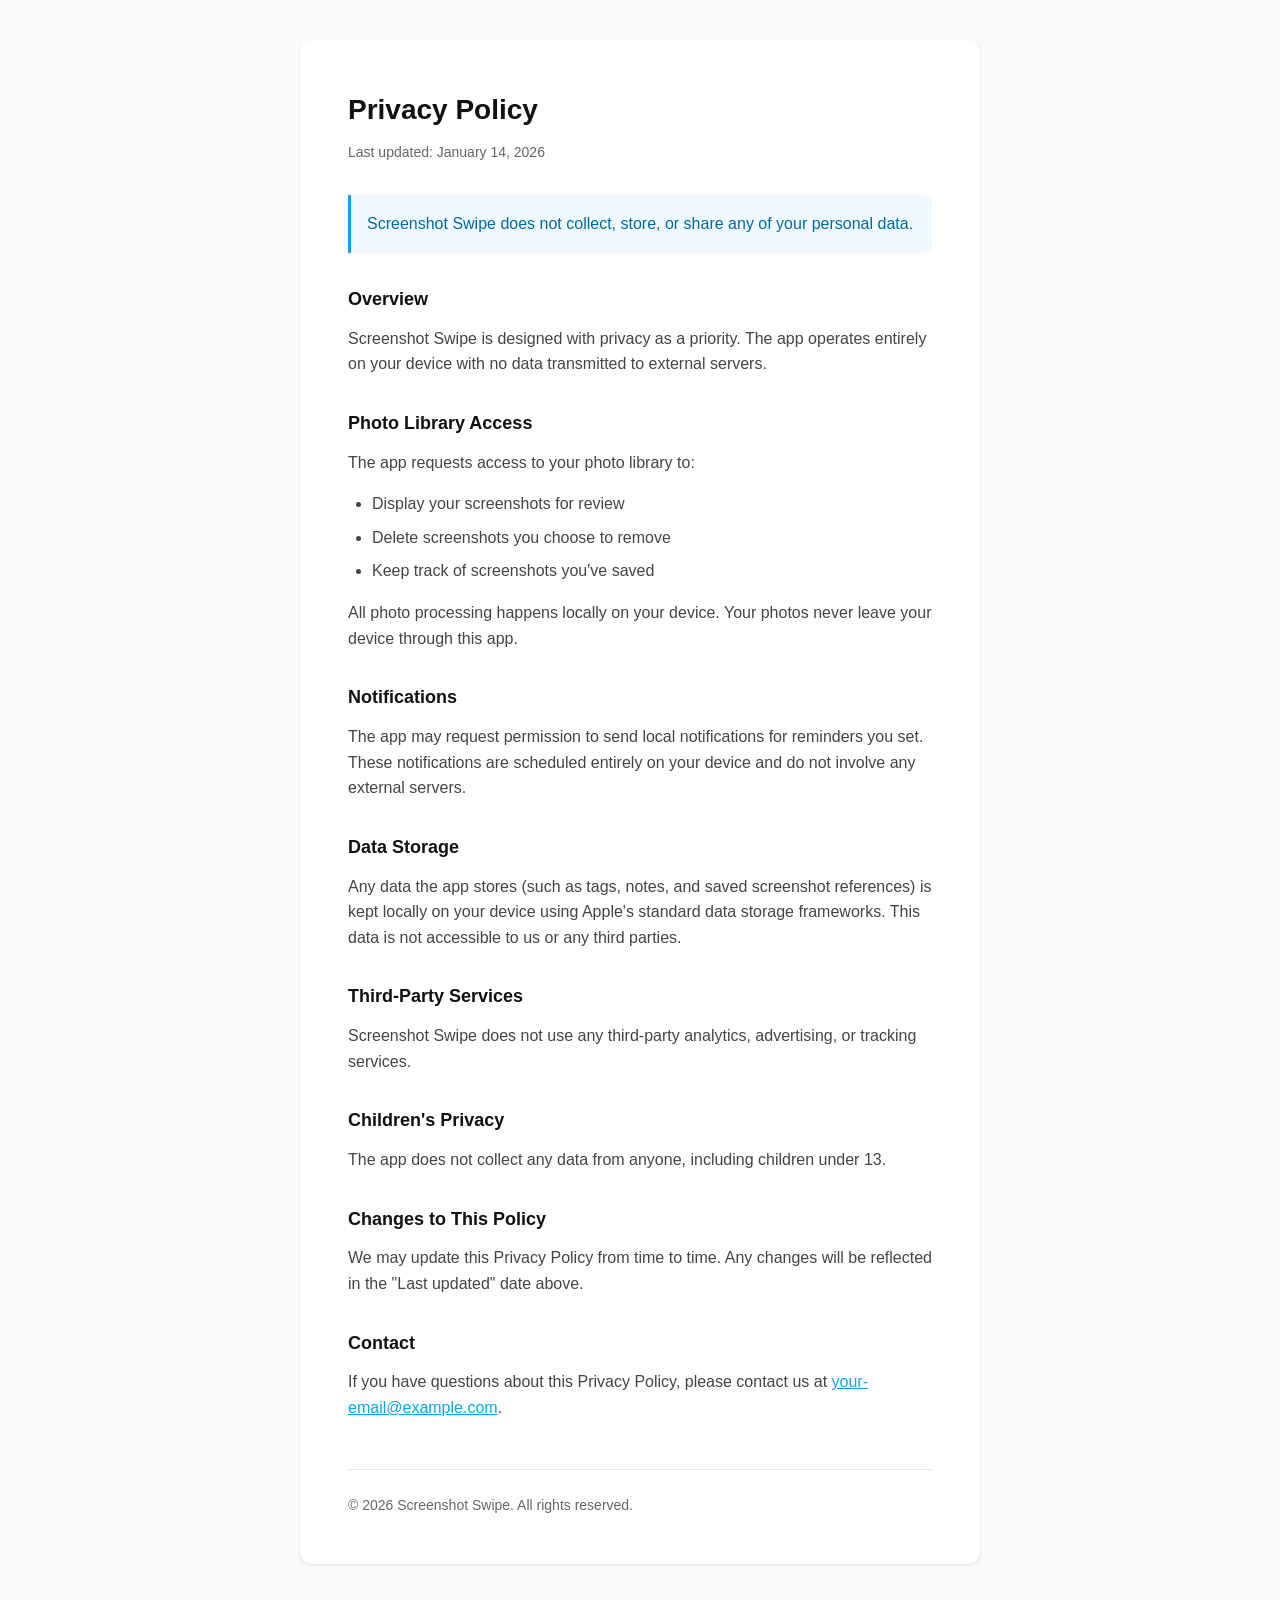
==== index.html @ 3f9ed691 "Add Privacy Policy page to the project" ====
<!DOCTYPE html>
<html lang="en">
<head>
    <meta charset="UTF-8">
    <meta name="viewport" content="width=device-width, initial-scale=1.0">
    <title>Privacy Policy - Screenshot Swipe</title>
    <style>
        * {
            margin: 0;
            padding: 0;
            box-sizing: border-box;
        }
        body {
            font-family: -apple-system, BlinkMacSystemFont, 'Segoe UI', Roboto, Oxygen, Ubuntu, sans-serif;
            line-height: 1.6;
            color: #333;
            background: #f9fafb;
            padding: 40px 20px;
        }
        .container {
            max-width: 680px;
            margin: 0 auto;
            background: white;
            padding: 48px;
            border-radius: 12px;
            box-shadow: 0 1px 3px rgba(0,0,0,0.1);
        }
        h1 {
            font-size: 28px;
            margin-bottom: 8px;
            color: #111;
        }
        .updated {
            color: #666;
            font-size: 14px;
            margin-bottom: 32px;
        }
        h2 {
            font-size: 18px;
            margin-top: 32px;
            margin-bottom: 12px;
            color: #111;
        }
        p {
            margin-bottom: 16px;
            color: #444;
        }
        ul {
            margin-bottom: 16px;
            padding-left: 24px;
        }
        li {
            margin-bottom: 8px;
            color: #444;
        }
        .highlight {
            background: #f0f9ff;
            border-left: 3px solid #0ea5e9;
            padding: 16px;
            margin: 24px 0;
            border-radius: 0 8px 8px 0;
        }
        .highlight p {
            margin: 0;
            font-weight: 500;
            color: #0369a1;
        }
        footer {
            margin-top: 48px;
            padding-top: 24px;
            border-top: 1px solid #e5e7eb;
            color: #666;
            font-size: 14px;
        }
        a {
            color: #0ea5e9;
        }
    </style>
</head>
<body>
    <div class="container">
        <h1>Privacy Policy</h1>
        <p class="updated">Last updated: January 14, 2026</p>

        <div class="highlight">
            <p>Screenshot Swipe does not collect, store, or share any of your personal data.</p>
        </div>

        <h2>Overview</h2>
        <p>Screenshot Swipe is designed with privacy as a priority. The app operates entirely on your device with no data transmitted to external servers.</p>

        <h2>Photo Library Access</h2>
        <p>The app requests access to your photo library to:</p>
        <ul>
            <li>Display your screenshots for review</li>
            <li>Delete screenshots you choose to remove</li>
            <li>Keep track of screenshots you've saved</li>
        </ul>
        <p>All photo processing happens locally on your device. Your photos never leave your device through this app.</p>

        <h2>Notifications</h2>
        <p>The app may request permission to send local notifications for reminders you set. These notifications are scheduled entirely on your device and do not involve any external servers.</p>

        <h2>Data Storage</h2>
        <p>Any data the app stores (such as tags, notes, and saved screenshot references) is kept locally on your device using Apple's standard data storage frameworks. This data is not accessible to us or any third parties.</p>

        <h2>Third-Party Services</h2>
        <p>Screenshot Swipe does not use any third-party analytics, advertising, or tracking services.</p>

        <h2>Children's Privacy</h2>
        <p>The app does not collect any data from anyone, including children under 13.</p>

        <h2>Changes to This Policy</h2>
        <p>We may update this Privacy Policy from time to time. Any changes will be reflected in the "Last updated" date above.</p>

        <h2>Contact</h2>
        <p>If you have questions about this Privacy Policy, please contact us at <a href="mailto:your-email@example.com">your-email@example.com</a>.</p>

        <footer>
            © 2026 Screenshot Swipe. All rights reserved.
        </footer>
    </div>
</body>
</html>
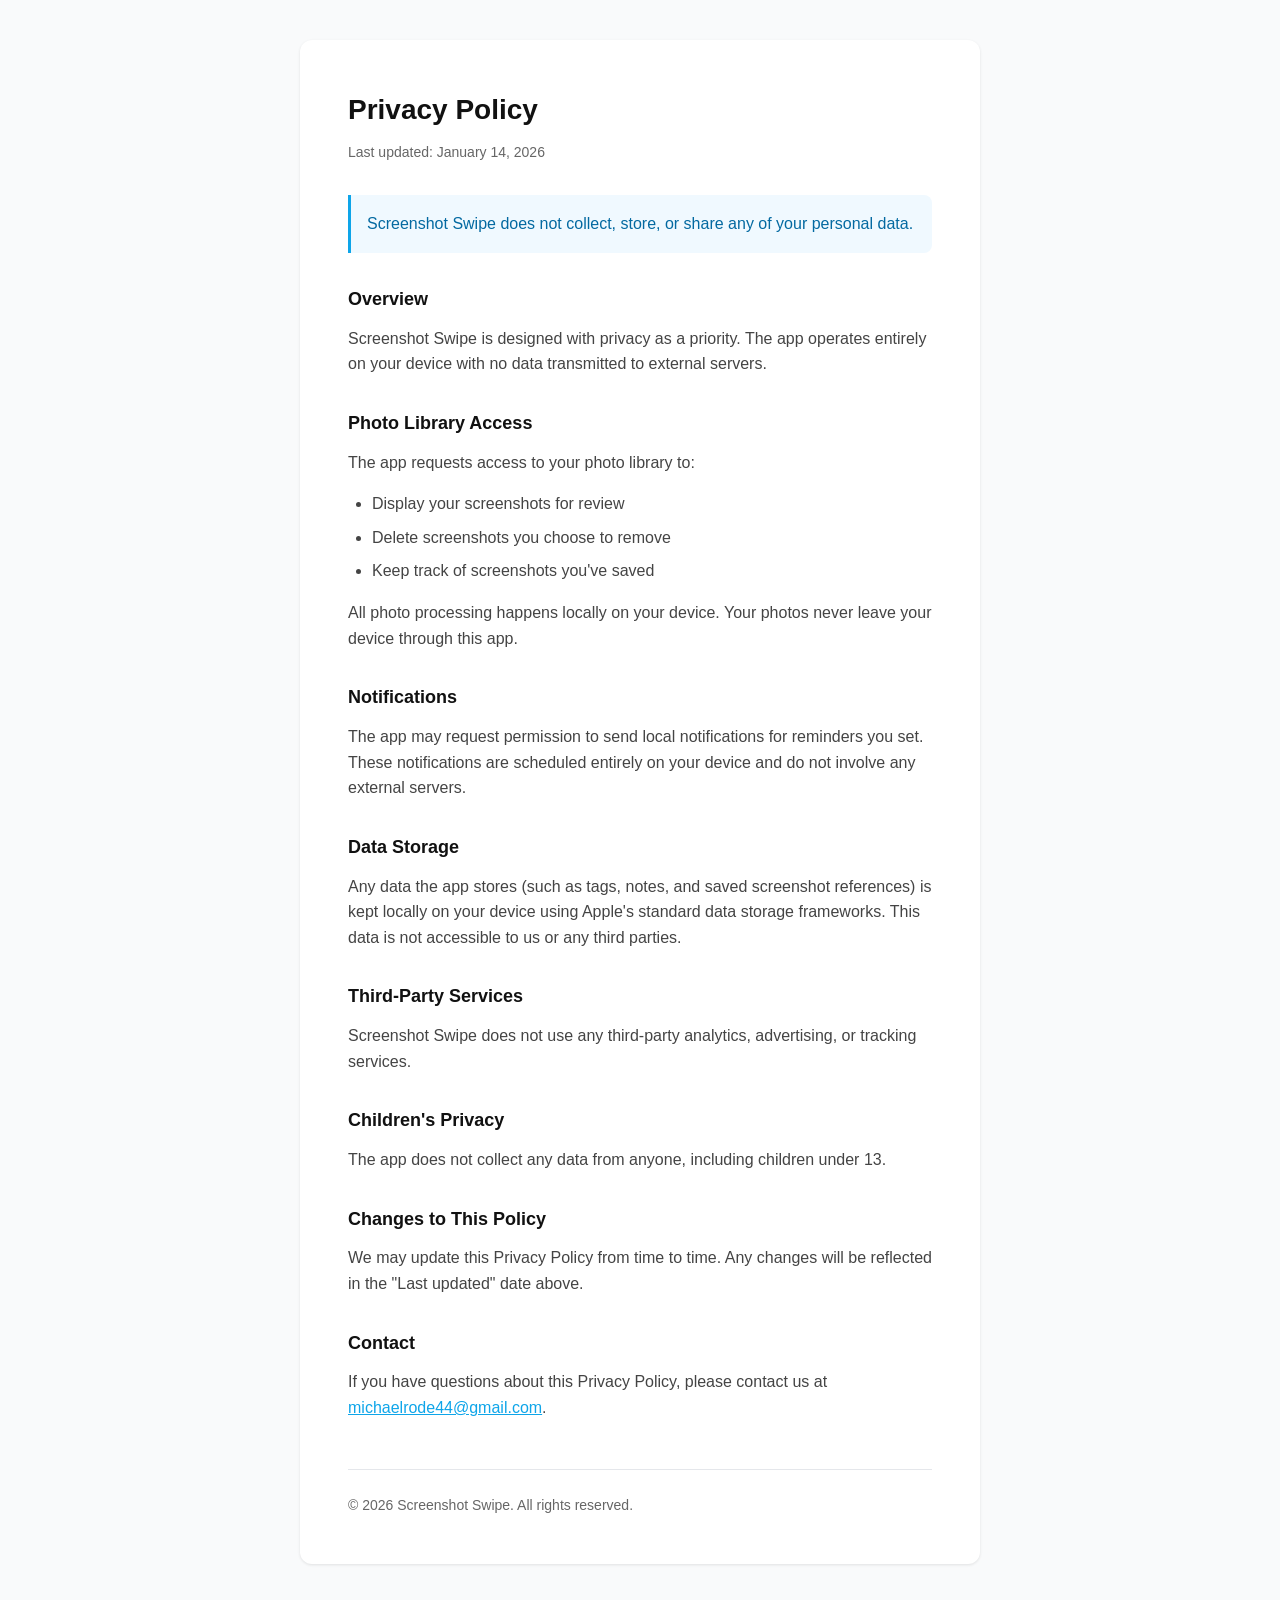
==== commit ecc6a435: "Update contact email in Privacy Policy section" ====
--- a/index.html
+++ b/index.html
@@ -114,7 +114,7 @@
         <p>We may update this Privacy Policy from time to time. Any changes will be reflected in the "Last updated" date above.</p>
 
         <h2>Contact</h2>
-        <p>If you have questions about this Privacy Policy, please contact us at <a href="mailto:your-email@example.com">your-email@example.com</a>.</p>
+        <p>If you have questions about this Privacy Policy, please contact us at <a href="mailto:michaelrode44@gmail.com">michaelrode44@gmail.com</a>.</p>
 
         <footer>
             © 2026 Screenshot Swipe. All rights reserved.
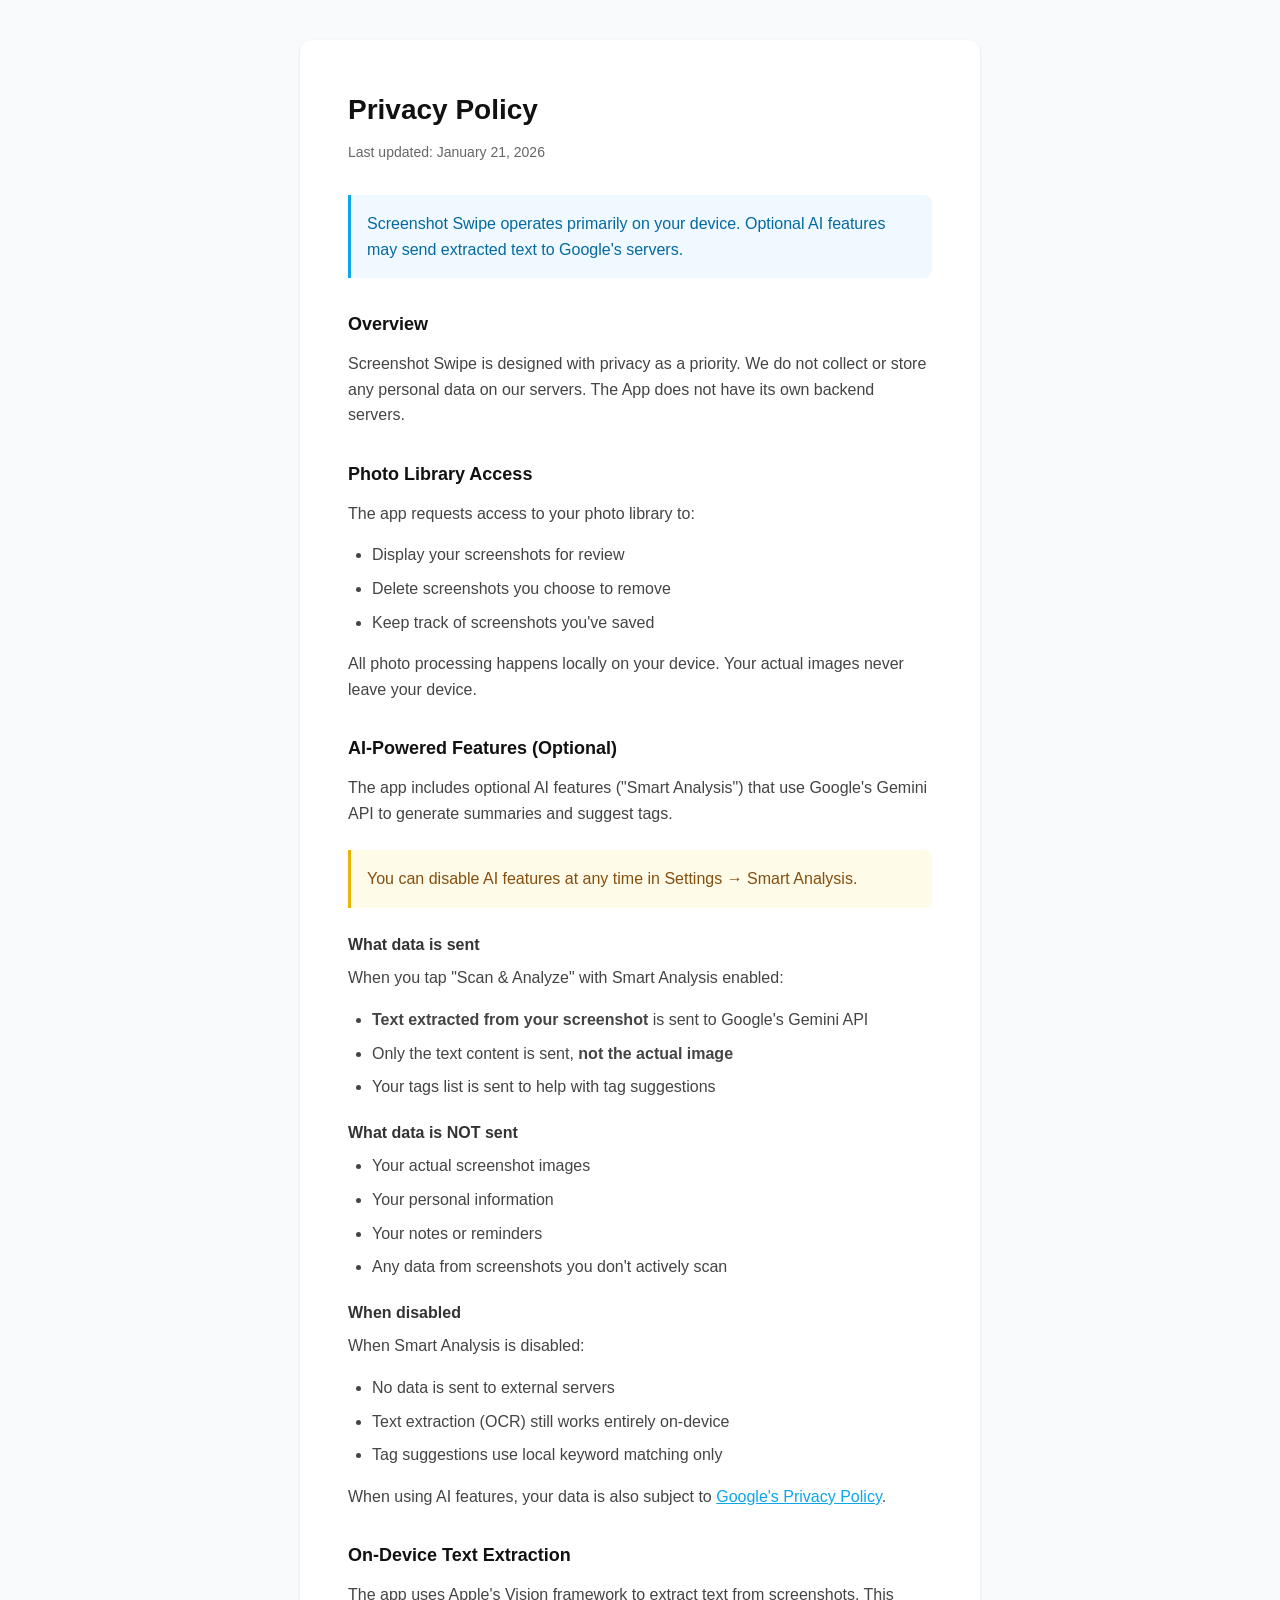
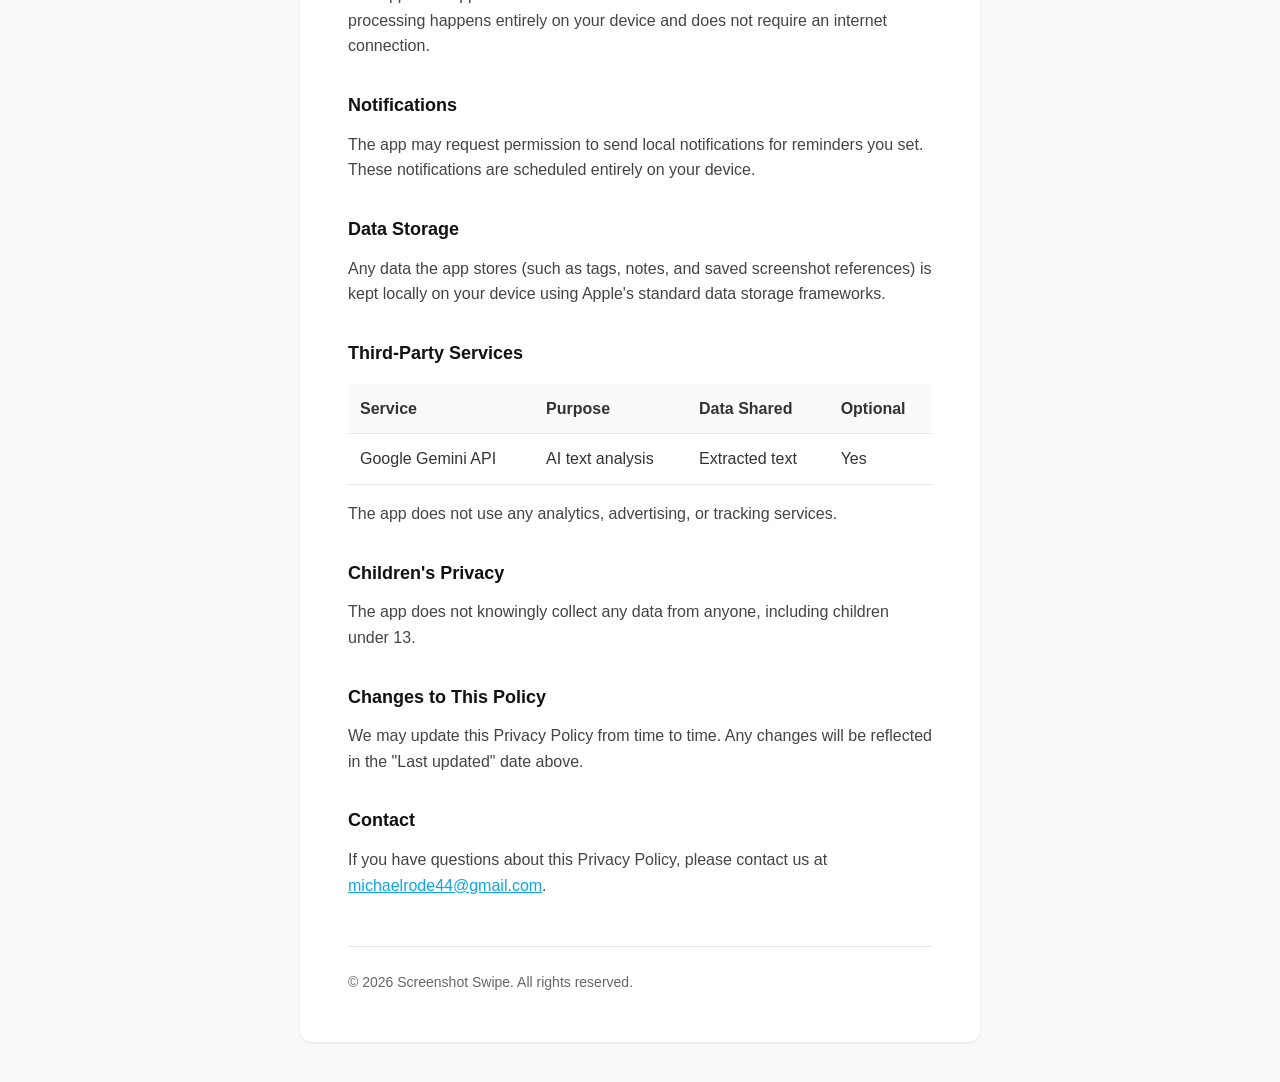
==== commit 14e05875: "Revise privacy policy and clarify AI feature usage Updated privacy policy text and added AI feature " ====
--- a/index.html
+++ b/index.html
@@ -41,6 +41,12 @@
             margin-bottom: 12px;
             color: #111;
         }
+        h3 {
+            font-size: 16px;
+            margin-top: 20px;
+            margin-bottom: 8px;
+            color: #333;
+        }
         p {
             margin-bottom: 16px;
             color: #444;
@@ -65,6 +71,31 @@
             font-weight: 500;
             color: #0369a1;
         }
+        .warning {
+            background: #fefce8;
+            border-left: 3px solid #eab308;
+            padding: 16px;
+            margin: 24px 0;
+            border-radius: 0 8px 8px 0;
+        }
+        .warning p {
+            margin: 0;
+            color: #854d0e;
+        }
+        table {
+            width: 100%;
+            border-collapse: collapse;
+            margin: 16px 0;
+        }
+        th, td {
+            text-align: left;
+            padding: 12px;
+            border-bottom: 1px solid #e5e7eb;
+        }
+        th {
+            background: #f9fafb;
+            font-weight: 600;
+        }
         footer {
             margin-top: 48px;
             padding-top: 24px;
@@ -80,14 +111,14 @@
 <body>
     <div class="container">
         <h1>Privacy Policy</h1>
-        <p class="updated">Last updated: January 14, 2026</p>
+        <p class="updated">Last updated: January 21, 2026</p>
 
         <div class="highlight">
-            <p>Screenshot Swipe does not collect, store, or share any of your personal data.</p>
+            <p>Screenshot Swipe operates primarily on your device. Optional AI features may send extracted text to Google's servers.</p>
         </div>
 
         <h2>Overview</h2>
-        <p>Screenshot Swipe is designed with privacy as a priority. The app operates entirely on your device with no data transmitted to external servers.</p>
+        <p>Screenshot Swipe is designed with privacy as a priority. We do not collect or store any personal data on our servers. The App does not have its own backend servers.</p>
 
         <h2>Photo Library Access</h2>
         <p>The app requests access to your photo library to:</p>
@@ -96,19 +127,69 @@
             <li>Delete screenshots you choose to remove</li>
             <li>Keep track of screenshots you've saved</li>
         </ul>
-        <p>All photo processing happens locally on your device. Your photos never leave your device through this app.</p>
+        <p>All photo processing happens locally on your device. Your actual images never leave your device.</p>
+
+        <h2>AI-Powered Features (Optional)</h2>
+        <p>The app includes optional AI features ("Smart Analysis") that use Google's Gemini API to generate summaries and suggest tags.</p>
+
+        <div class="warning">
+            <p>You can disable AI features at any time in Settings → Smart Analysis.</p>
+        </div>
+
+        <h3>What data is sent</h3>
+        <p>When you tap "Scan & Analyze" with Smart Analysis enabled:</p>
+        <ul>
+            <li><strong>Text extracted from your screenshot</strong> is sent to Google's Gemini API</li>
+            <li>Only the text content is sent, <strong>not the actual image</strong></li>
+            <li>Your tags list is sent to help with tag suggestions</li>
+        </ul>
+
+        <h3>What data is NOT sent</h3>
+        <ul>
+            <li>Your actual screenshot images</li>
+            <li>Your personal information</li>
+            <li>Your notes or reminders</li>
+            <li>Any data from screenshots you don't actively scan</li>
+        </ul>
+
+        <h3>When disabled</h3>
+        <p>When Smart Analysis is disabled:</p>
+        <ul>
+            <li>No data is sent to external servers</li>
+            <li>Text extraction (OCR) still works entirely on-device</li>
+            <li>Tag suggestions use local keyword matching only</li>
+        </ul>
+
+        <p>When using AI features, your data is also subject to <a href="https://policies.google.com/privacy" target="_blank">Google's Privacy Policy</a>.</p>
+
+        <h2>On-Device Text Extraction</h2>
+        <p>The app uses Apple's Vision framework to extract text from screenshots. This processing happens entirely on your device and does not require an internet connection.</p>
 
         <h2>Notifications</h2>
-        <p>The app may request permission to send local notifications for reminders you set. These notifications are scheduled entirely on your device and do not involve any external servers.</p>
+        <p>The app may request permission to send local notifications for reminders you set. These notifications are scheduled entirely on your device.</p>
 
         <h2>Data Storage</h2>
-        <p>Any data the app stores (such as tags, notes, and saved screenshot references) is kept locally on your device using Apple's standard data storage frameworks. This data is not accessible to us or any third parties.</p>
+        <p>Any data the app stores (such as tags, notes, and saved screenshot references) is kept locally on your device using Apple's standard data storage frameworks.</p>
 
         <h2>Third-Party Services</h2>
-        <p>Screenshot Swipe does not use any third-party analytics, advertising, or tracking services.</p>
+        <table>
+            <tr>
+                <th>Service</th>
+                <th>Purpose</th>
+                <th>Data Shared</th>
+                <th>Optional</th>
+            </tr>
+            <tr>
+                <td>Google Gemini API</td>
+                <td>AI text analysis</td>
+                <td>Extracted text</td>
+                <td>Yes</td>
+            </tr>
+        </table>
+        <p>The app does not use any analytics, advertising, or tracking services.</p>
 
         <h2>Children's Privacy</h2>
-        <p>The app does not collect any data from anyone, including children under 13.</p>
+        <p>The app does not knowingly collect any data from anyone, including children under 13.</p>
 
         <h2>Changes to This Policy</h2>
         <p>We may update this Privacy Policy from time to time. Any changes will be reflected in the "Last updated" date above.</p>
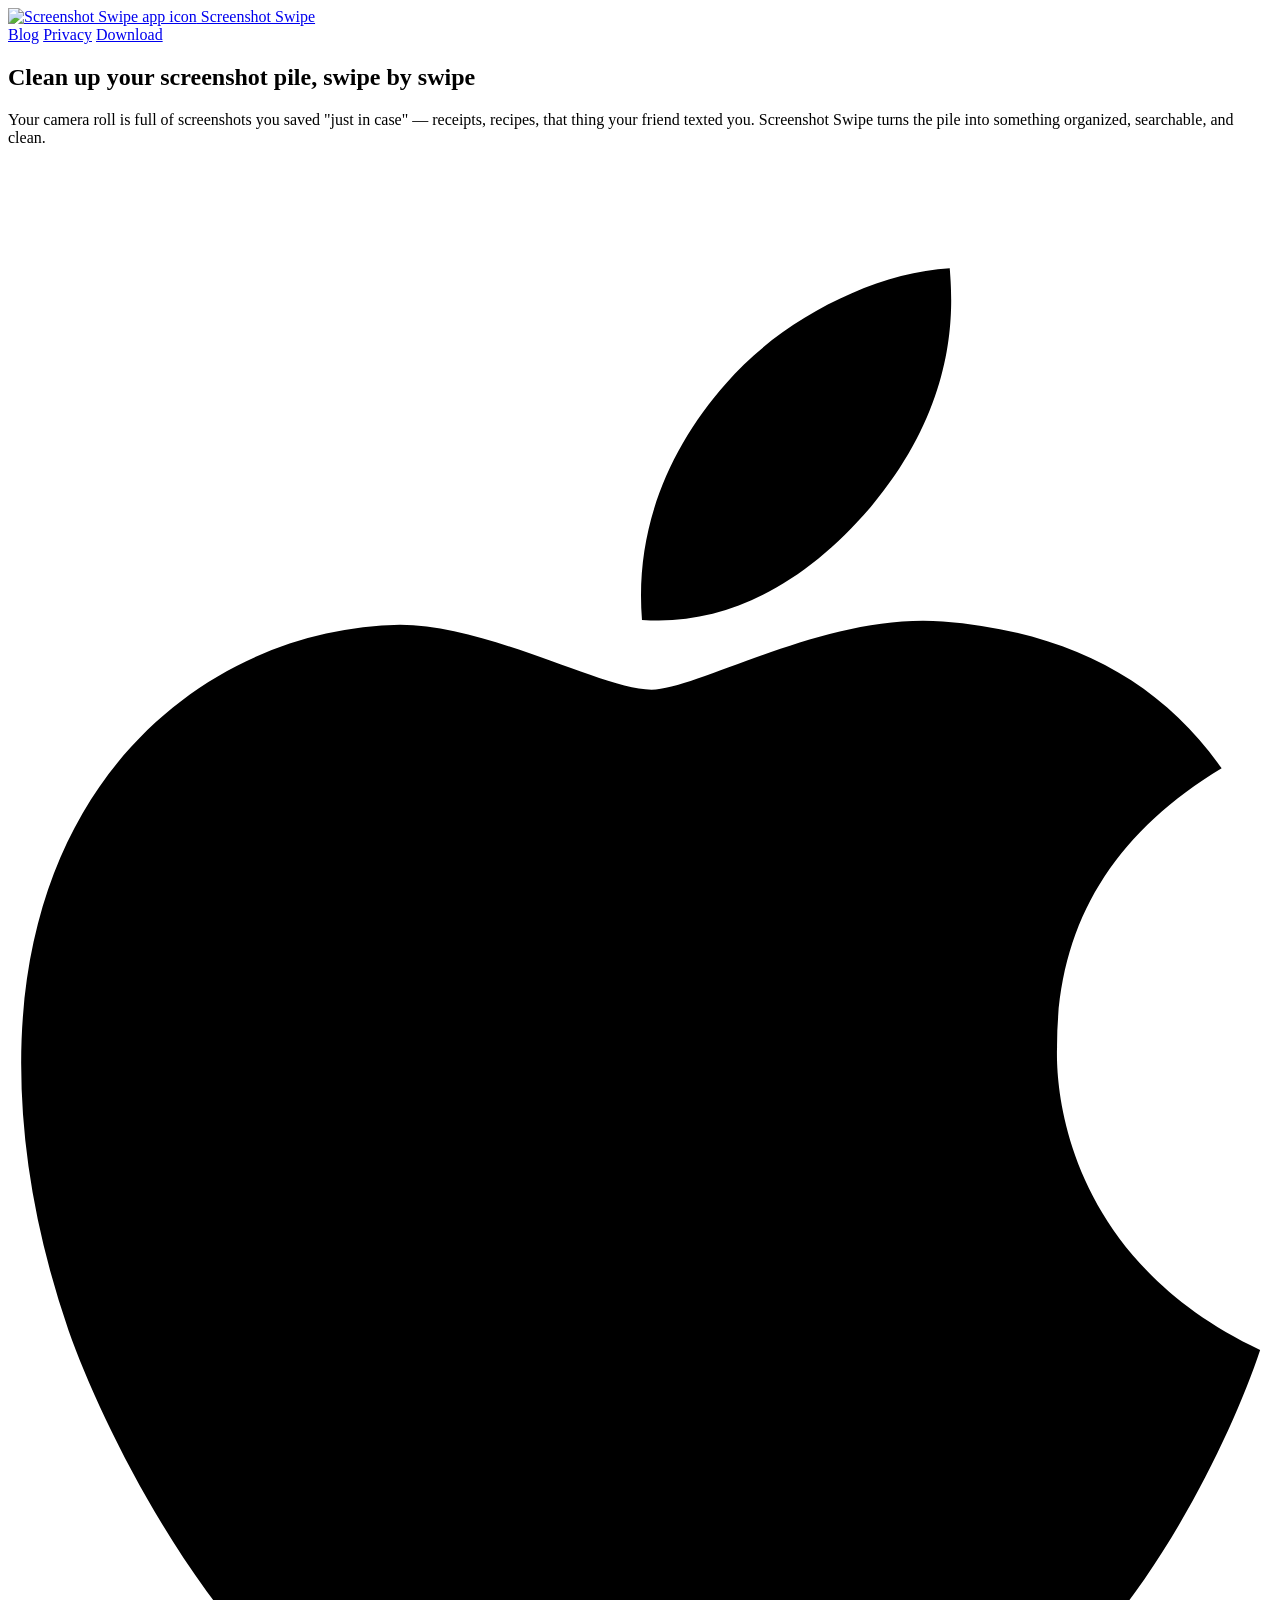
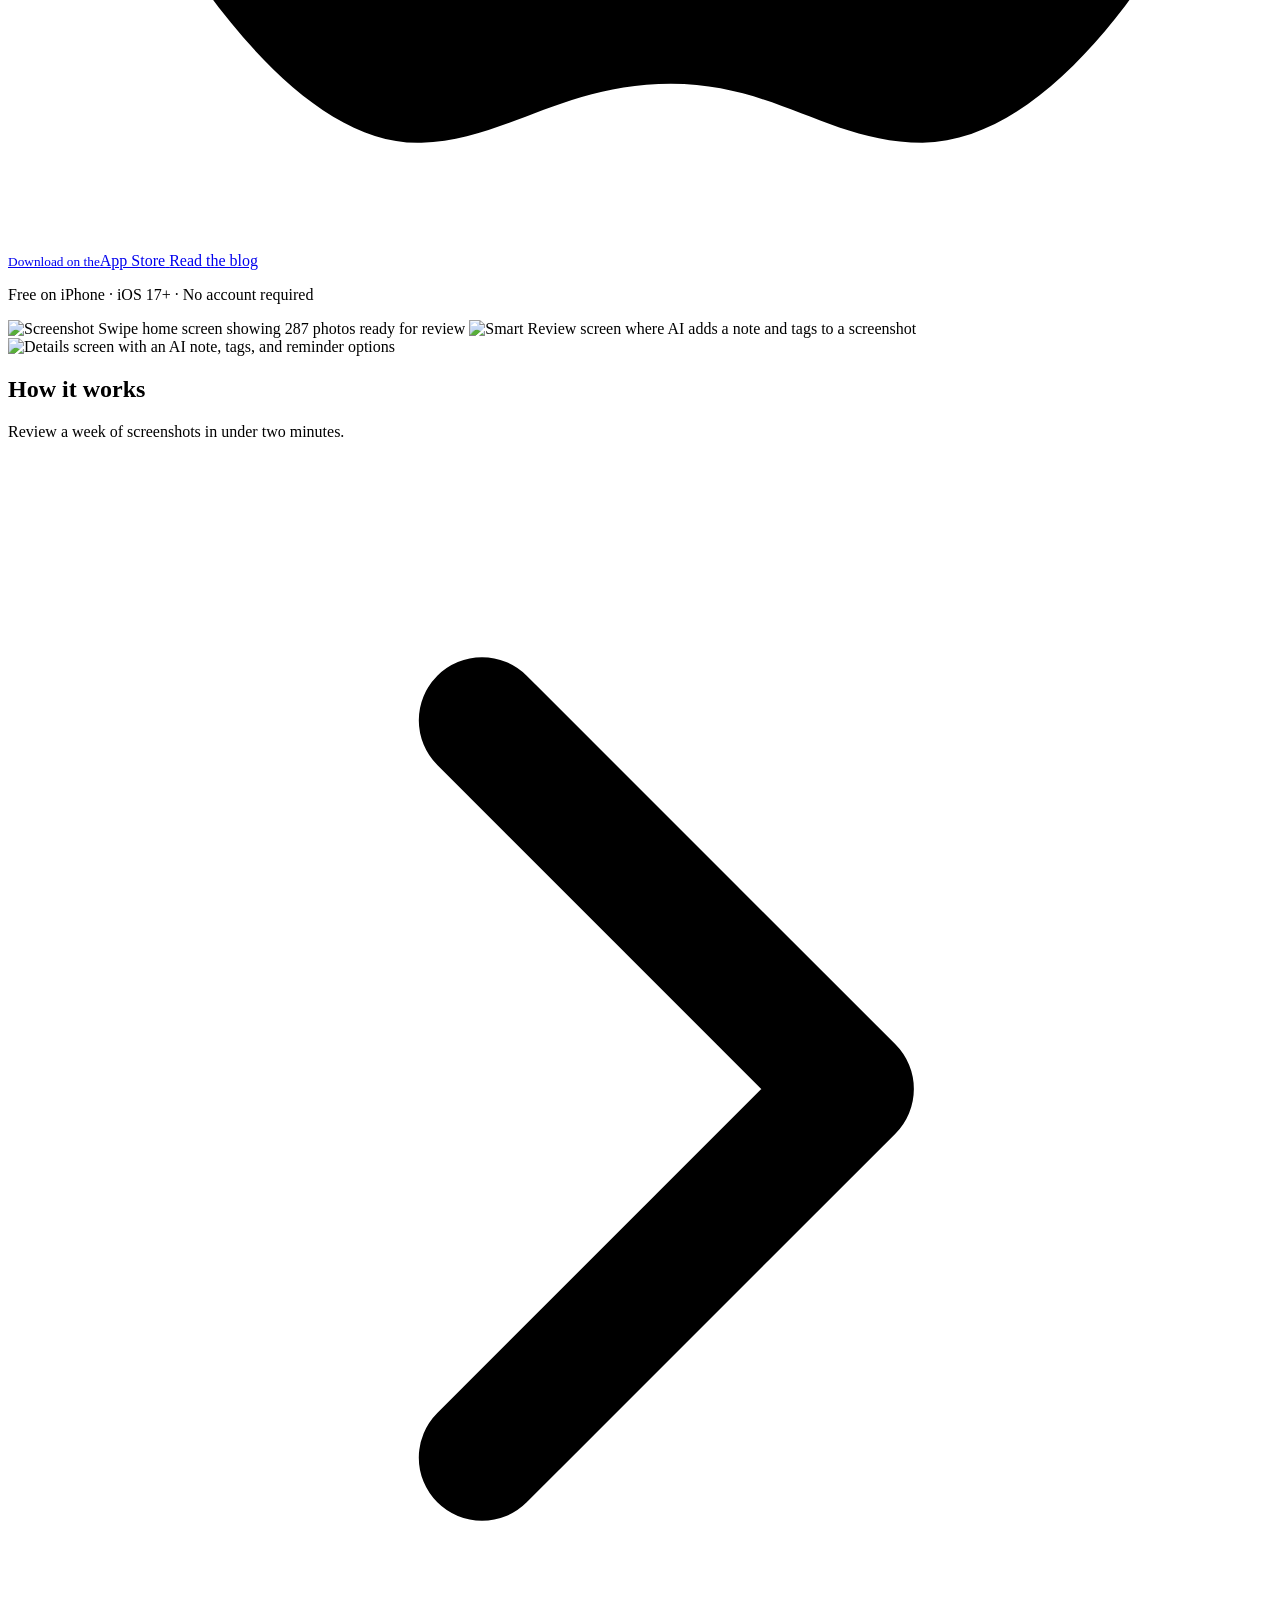
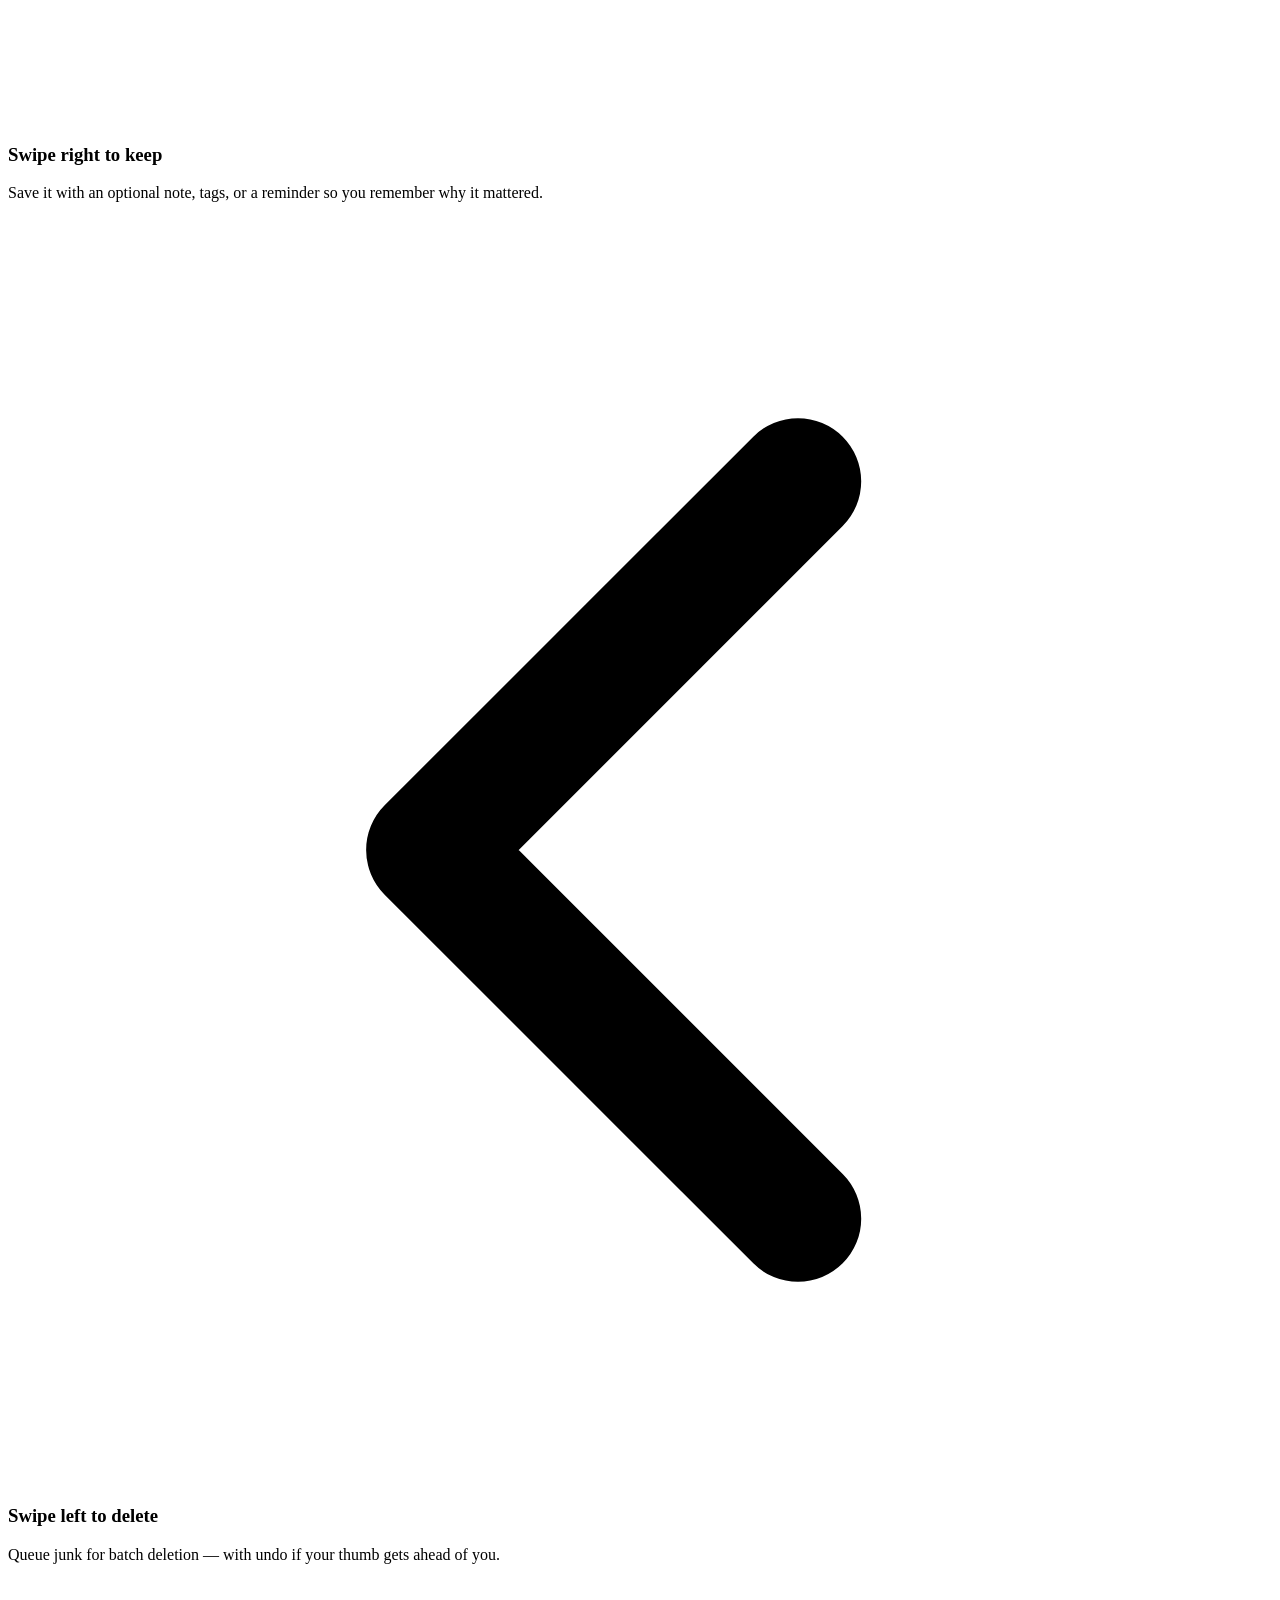
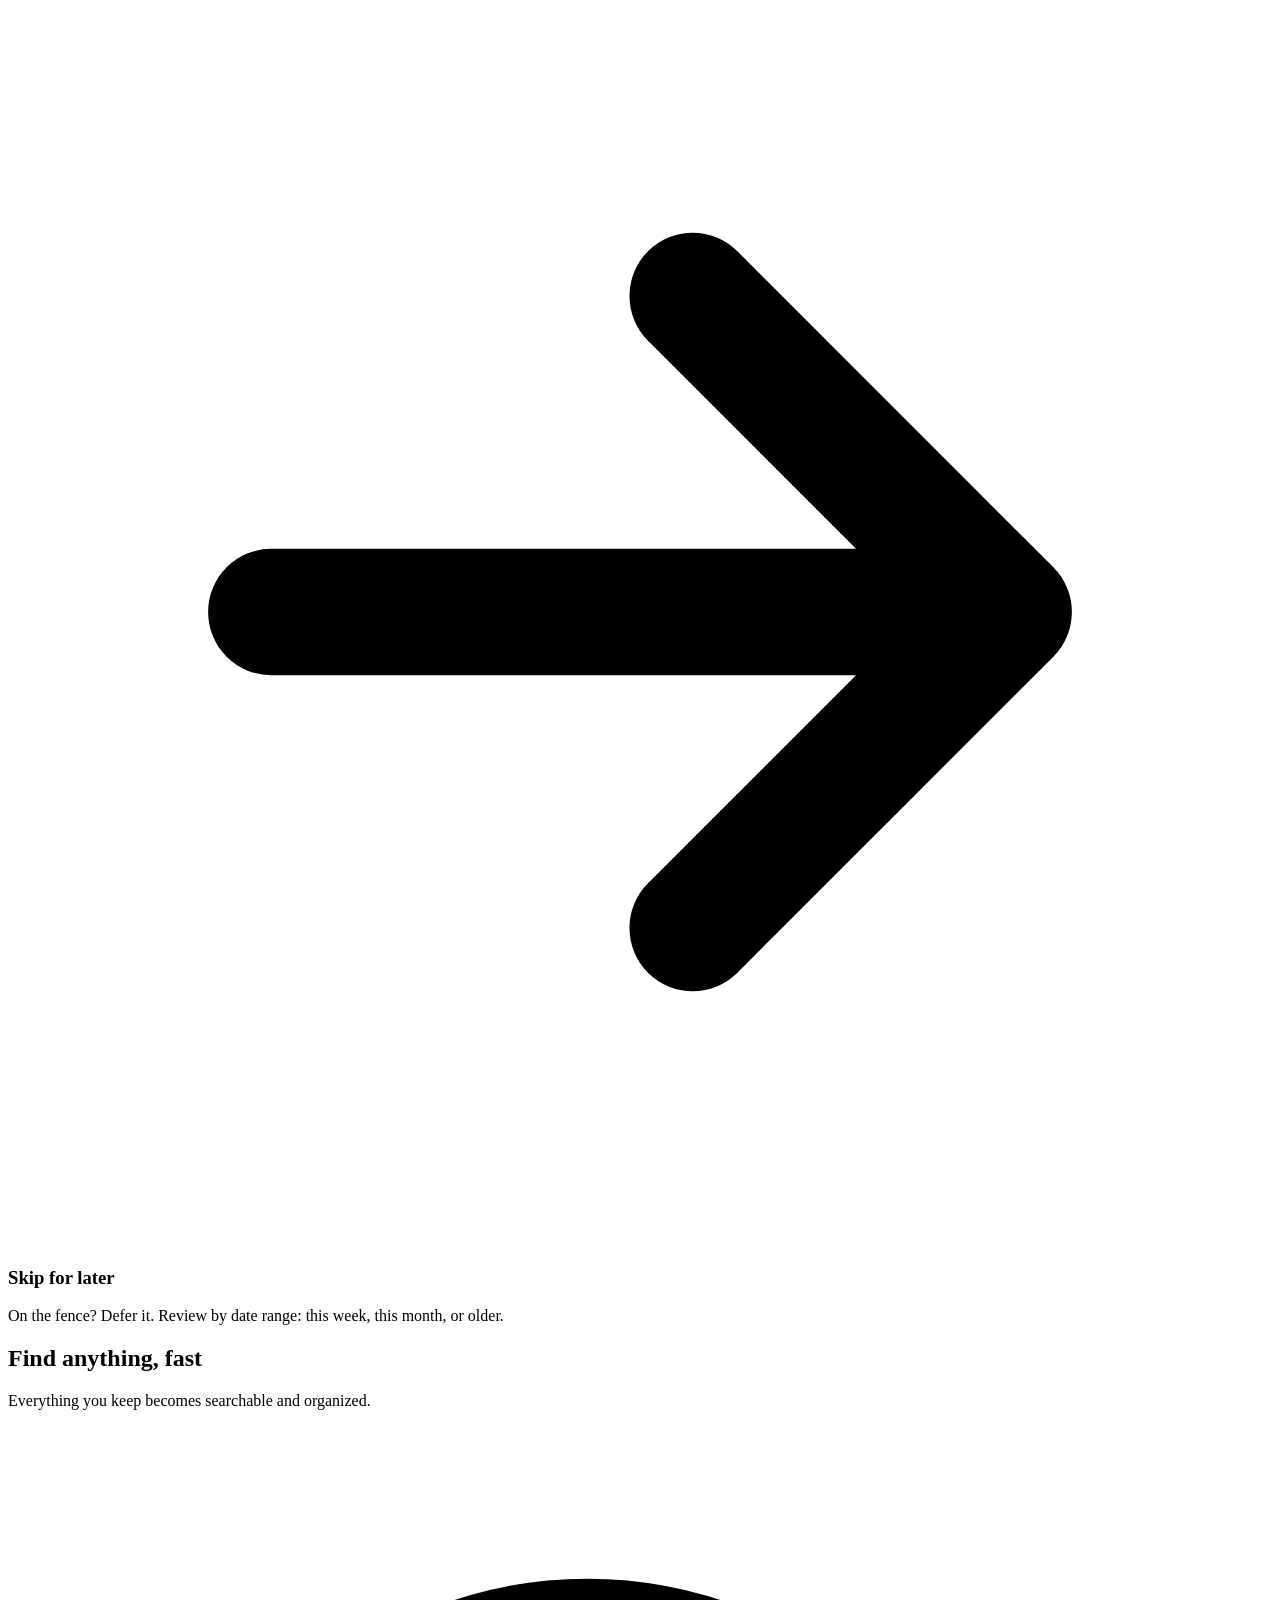
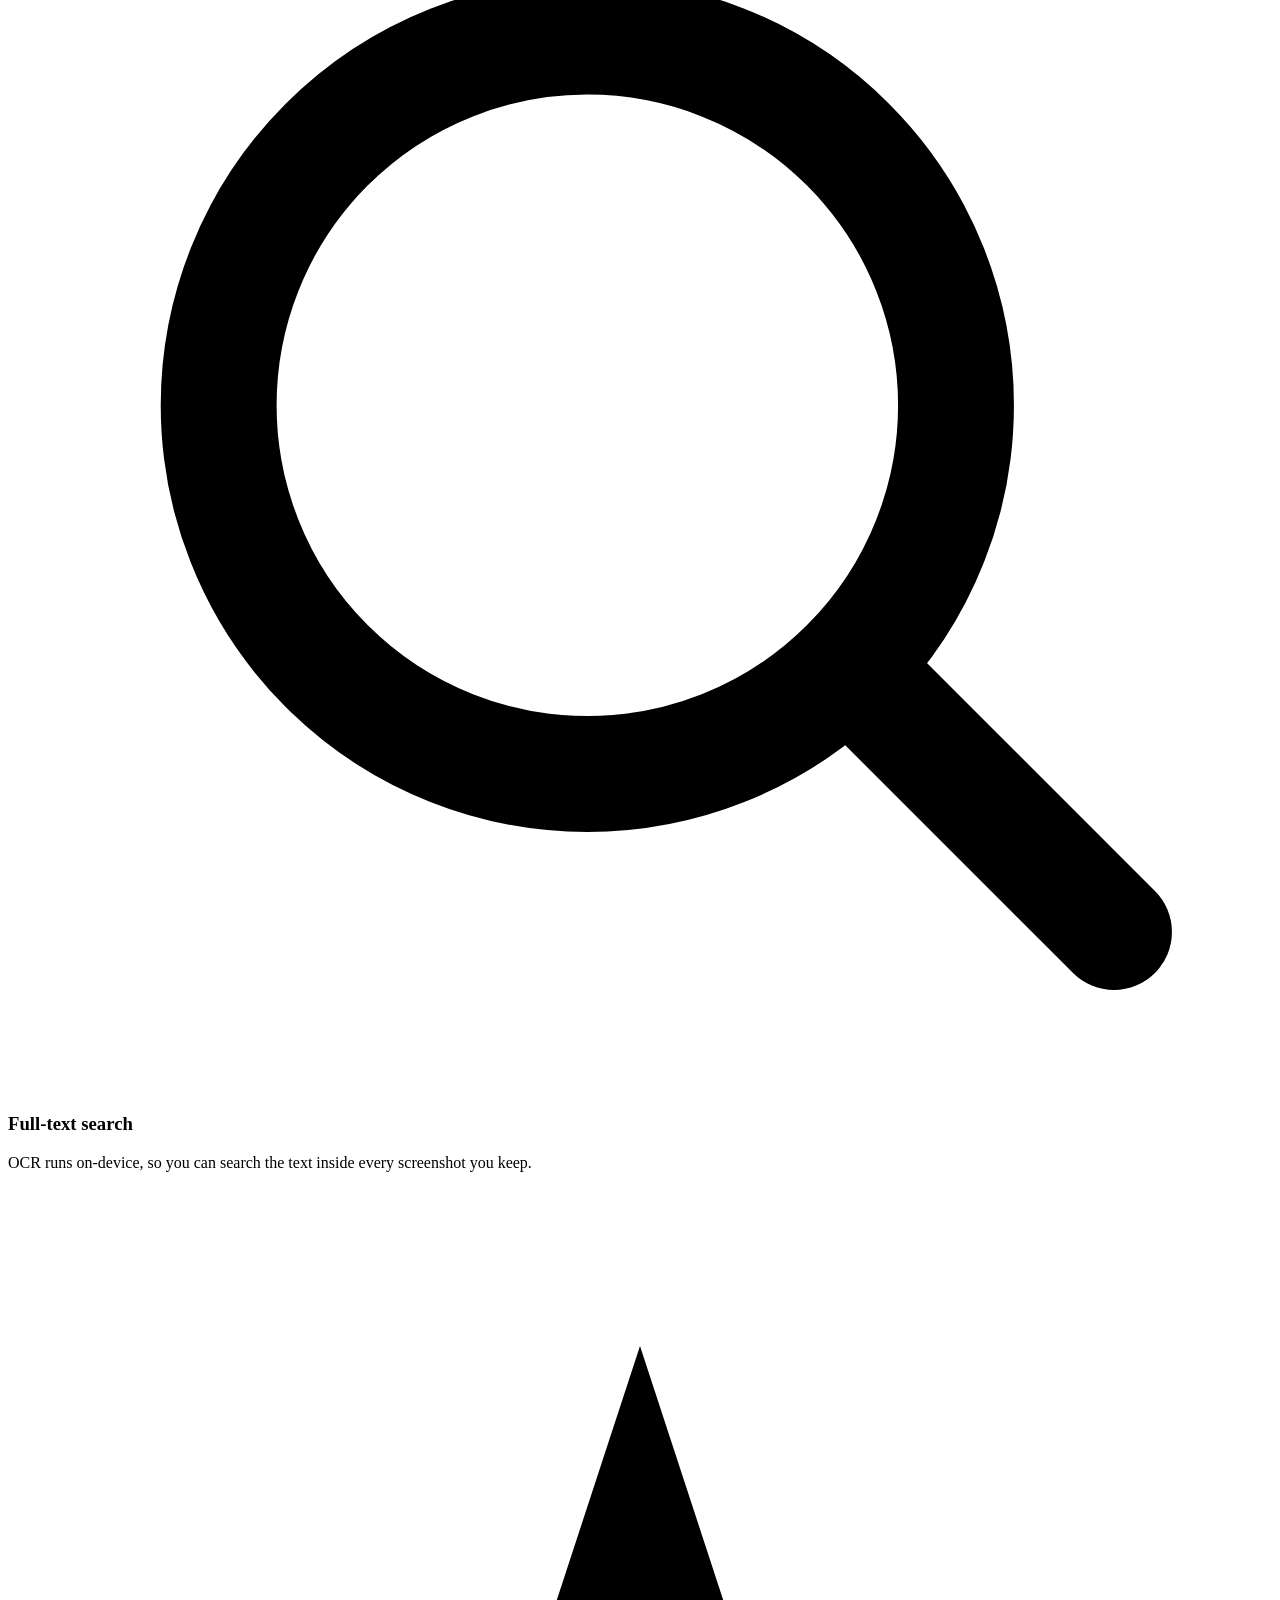
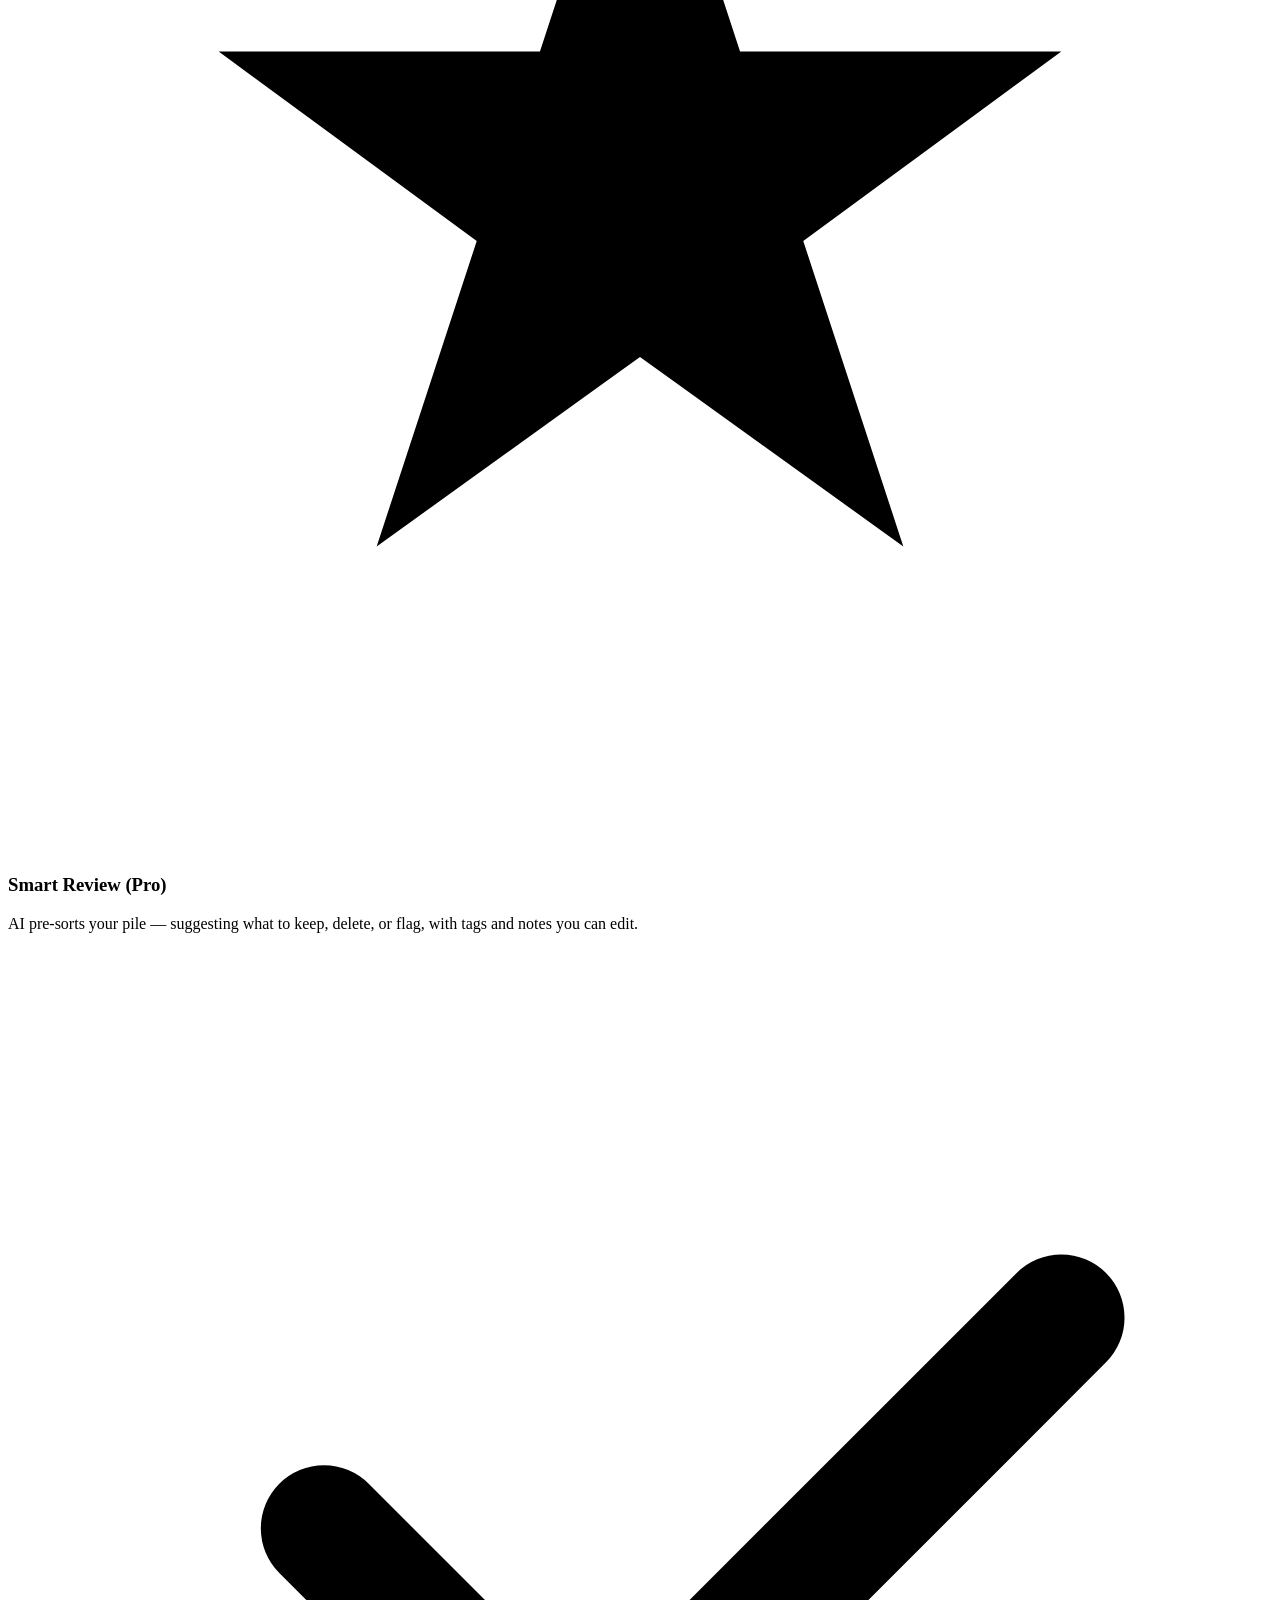
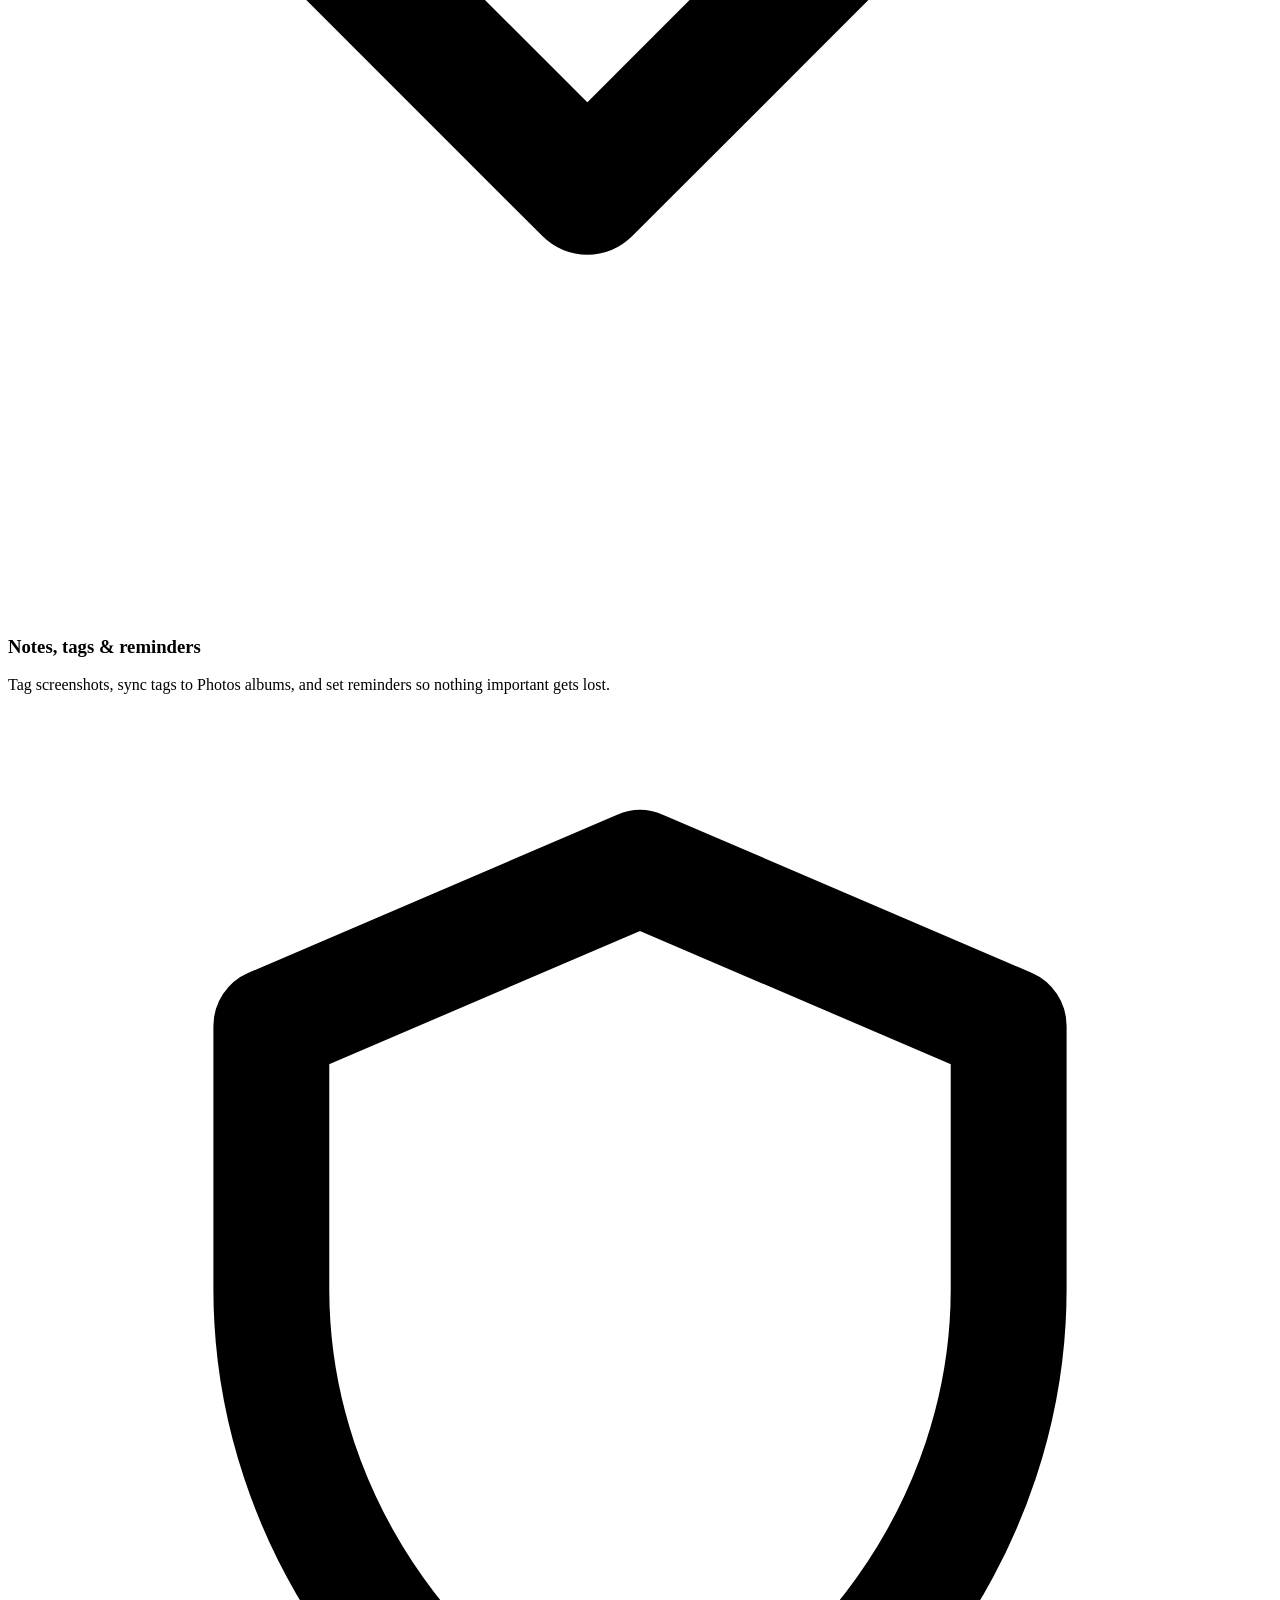
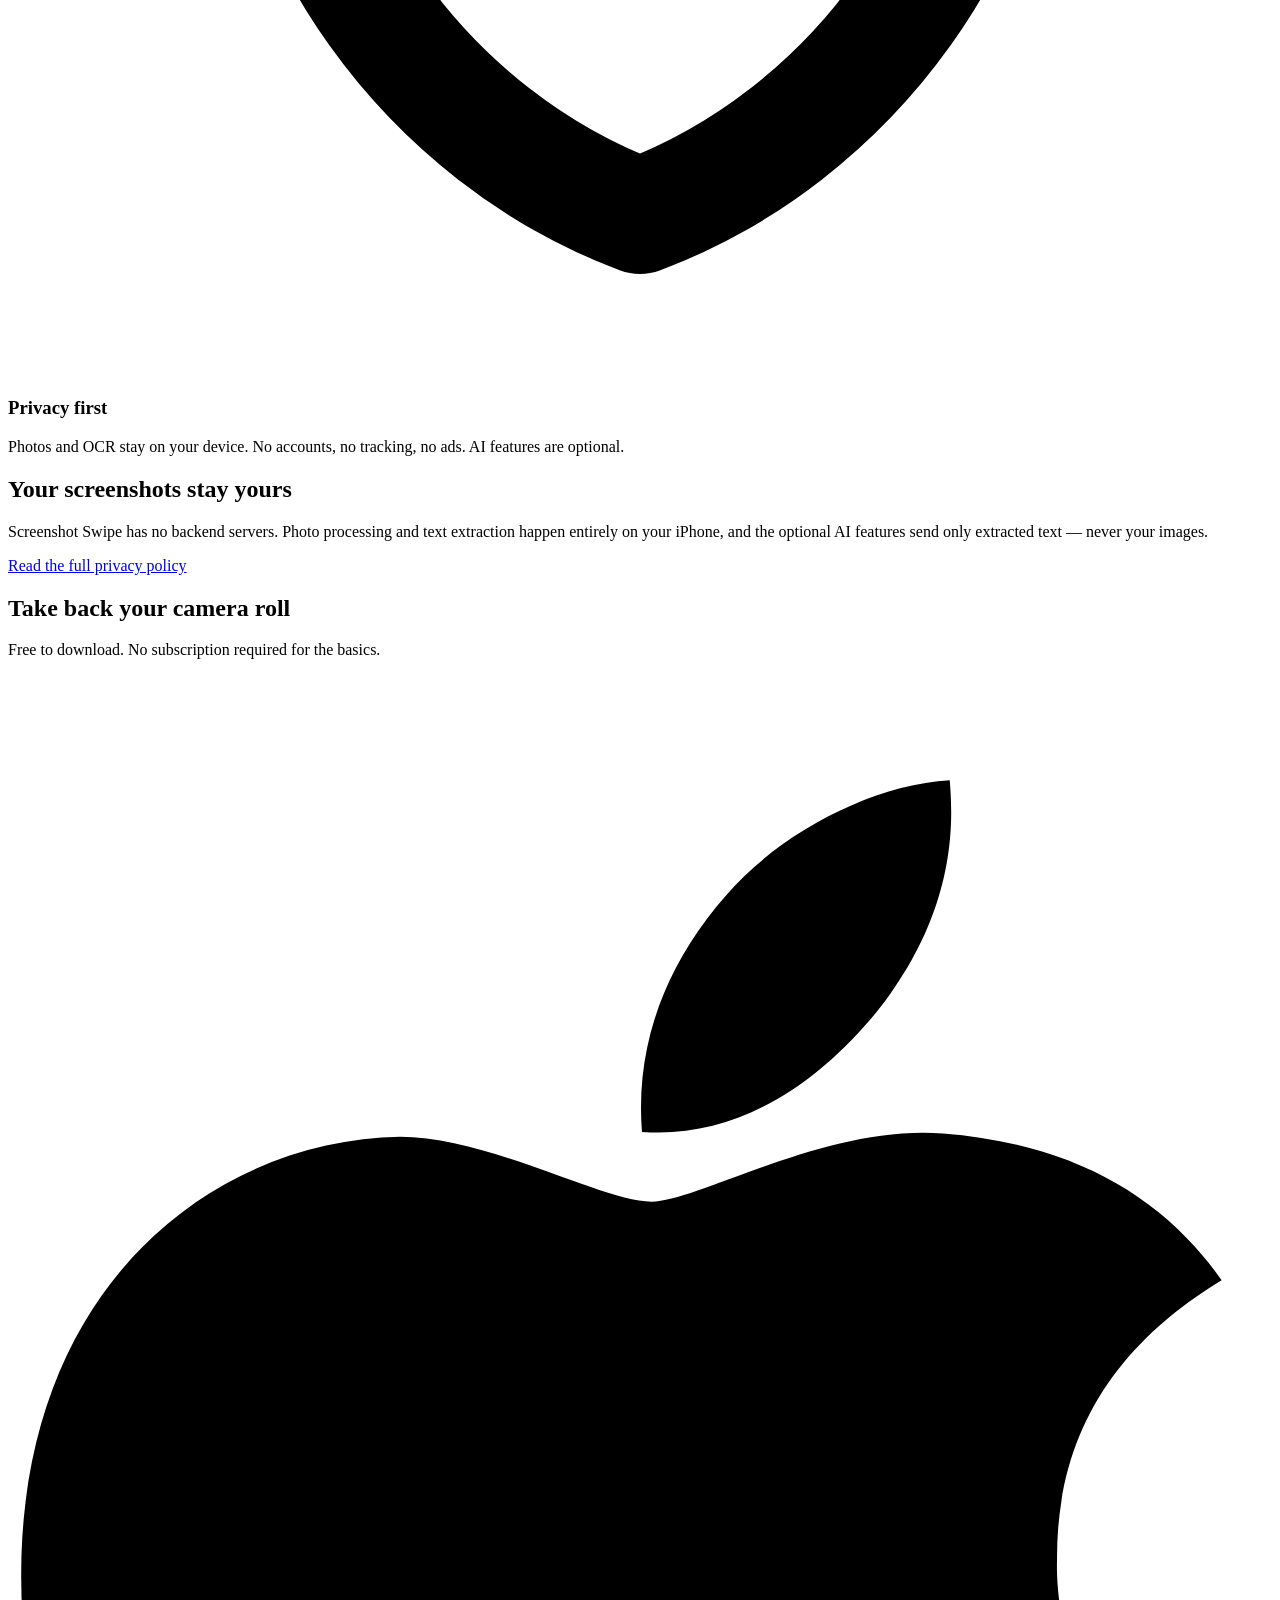
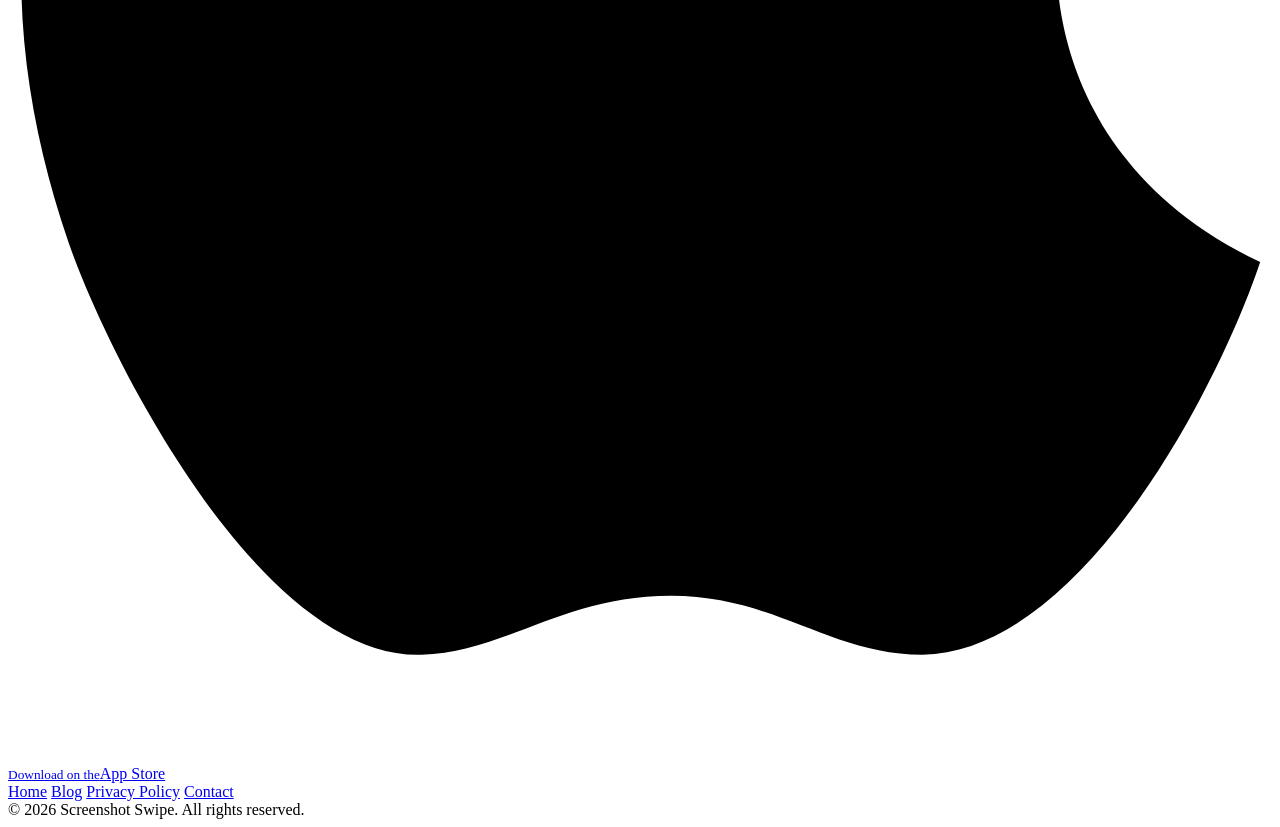
==== commit 99e914ab: "feat: marketing site + blog launch — landing page w/ App Store CTAs, 3 posts, ported content skills " ====
--- a/index.html
+++ b/index.html
@@ -3,203 +3,153 @@
 <head>
     <meta charset="UTF-8">
     <meta name="viewport" content="width=device-width, initial-scale=1.0">
-    <title>Privacy Policy - Screenshot Swipe</title>
-    <style>
-        * {
-            margin: 0;
-            padding: 0;
-            box-sizing: border-box;
-        }
-        body {
-            font-family: -apple-system, BlinkMacSystemFont, 'Segoe UI', Roboto, Oxygen, Ubuntu, sans-serif;
-            line-height: 1.6;
-            color: #333;
-            background: #f9fafb;
-            padding: 40px 20px;
-        }
-        .container {
-            max-width: 680px;
-            margin: 0 auto;
-            background: white;
-            padding: 48px;
-            border-radius: 12px;
-            box-shadow: 0 1px 3px rgba(0,0,0,0.1);
-        }
-        h1 {
-            font-size: 28px;
-            margin-bottom: 8px;
-            color: #111;
-        }
-        .updated {
-            color: #666;
-            font-size: 14px;
-            margin-bottom: 32px;
-        }
-        h2 {
-            font-size: 18px;
-            margin-top: 32px;
-            margin-bottom: 12px;
-            color: #111;
-        }
-        h3 {
-            font-size: 16px;
-            margin-top: 20px;
-            margin-bottom: 8px;
-            color: #333;
-        }
-        p {
-            margin-bottom: 16px;
-            color: #444;
-        }
-        ul {
-            margin-bottom: 16px;
-            padding-left: 24px;
-        }
-        li {
-            margin-bottom: 8px;
-            color: #444;
-        }
-        .highlight {
-            background: #f0f9ff;
-            border-left: 3px solid #0ea5e9;
-            padding: 16px;
-            margin: 24px 0;
-            border-radius: 0 8px 8px 0;
-        }
-        .highlight p {
-            margin: 0;
-            font-weight: 500;
-            color: #0369a1;
-        }
-        .warning {
-            background: #fefce8;
-            border-left: 3px solid #eab308;
-            padding: 16px;
-            margin: 24px 0;
-            border-radius: 0 8px 8px 0;
-        }
-        .warning p {
-            margin: 0;
-            color: #854d0e;
-        }
-        table {
-            width: 100%;
-            border-collapse: collapse;
-            margin: 16px 0;
-        }
-        th, td {
-            text-align: left;
-            padding: 12px;
-            border-bottom: 1px solid #e5e7eb;
-        }
-        th {
-            background: #f9fafb;
-            font-weight: 600;
-        }
-        footer {
-            margin-top: 48px;
-            padding-top: 24px;
-            border-top: 1px solid #e5e7eb;
-            color: #666;
-            font-size: 14px;
-        }
-        a {
-            color: #0ea5e9;
-        }
-    </style>
+    <title>Screenshot Swipe — Clean Up Your iPhone Screenshots with AI</title>
+    <meta name="description" content="Swipe right to keep, left to delete. Screenshot Swipe turns your screenshot pile into something organized, searchable, and clean — with on-device OCR and optional AI.">
+    <link rel="canonical" href="https://mjrode.github.io/screenshot-swipe-privacy/">
+    <link rel="icon" type="image/png" href="/screenshot-swipe-privacy/assets/favicon.png">
+    <link rel="stylesheet" href="/screenshot-swipe-privacy/styles.css">
+    <meta property="og:title" content="Screenshot Swipe — Clean Up Your iPhone Screenshots with AI">
+    <meta property="og:description" content="Swipe right to keep, left to delete. Turn your screenshot pile into something organized, searchable, and clean.">
+    <meta property="og:type" content="website">
+    <meta property="og:url" content="https://mjrode.github.io/screenshot-swipe-privacy/">
+    <meta property="og:image" content="https://mjrode.github.io/screenshot-swipe-privacy/assets/icon.webp">
+    <script type="application/ld+json">
+    {
+        "@context": "https://schema.org",
+        "@type": "SoftwareApplication",
+        "name": "Screenshot Swipe: Smart Notes",
+        "operatingSystem": "iOS 17.0 or later",
+        "applicationCategory": "UtilitiesApplication",
+        "offers": {"@type": "Offer", "price": "0", "priceCurrency": "USD"},
+        "aggregateRating": {"@type": "AggregateRating", "ratingValue": "5.0", "ratingCount": "5"},
+        "url": "https://apps.apple.com/us/app/screenshot-swipe-smart-notes/id6757885971",
+        "author": {"@type": "Person", "name": "Michael Rode", "url": "https://gainframe.app/about"}
+    }
+    </script>
 </head>
 <body>
-    <div class="container">
-        <h1>Privacy Policy</h1>
-        <p class="updated">Last updated: January 21, 2026</p>
 
-        <div class="highlight">
-            <p>Screenshot Swipe operates primarily on your device. Optional AI features may send extracted text to Google's servers.</p>
+    <header class="site-header">
+        <div class="wrap">
+            <a class="site-logo" href="/screenshot-swipe-privacy/">
+                <img src="/screenshot-swipe-privacy/assets/icon.webp" alt="Screenshot Swipe app icon">
+                Screenshot Swipe
+            </a>
+            <nav class="site-nav">
+                <a href="/screenshot-swipe-privacy/blog/">Blog</a>
+                <a href="/screenshot-swipe-privacy/privacy/">Privacy</a>
+                <a class="nav-download" href="https://apps.apple.com/us/app/screenshot-swipe-smart-notes/id6757885971" target="_blank" rel="noopener">Download</a>
+            </nav>
         </div>
+    </header>
 
-        <h2>Overview</h2>
-        <p>Screenshot Swipe is designed with privacy as a priority. We do not collect or store any personal data on our servers. The App does not have its own backend servers.</p>
+    <main>
+        <section class="hero">
+            <div class="wrap">
+                <h1>Clean up your screenshot pile, swipe by swipe</h1>
+                <p class="hero-sub">Your camera roll is full of screenshots you saved "just in case" — receipts, recipes, that thing your friend texted you. Screenshot Swipe turns the pile into something organized, searchable, and clean.</p>
+                <div class="hero-ctas">
+                    <a class="btn-appstore" href="https://apps.apple.com/us/app/screenshot-swipe-smart-notes/id6757885971" target="_blank" rel="noopener">
+                        <svg viewBox="0 0 384 512" xmlns="http://www.w3.org/2000/svg" aria-hidden="true"><path d="M318.7 268.7c-.2-36.7 16.4-64.4 50-84.8-18.8-26.9-47.2-41.7-84.7-44.6-35.5-2.8-74.3 20.7-88.5 20.7-15 0-49.4-19.7-76.4-19.7C63.3 141.2 4 184.8 4 273.5q0 39.3 14.4 81.2c12.8 36.7 59 126.7 107.2 125.2 25.2-.6 43-17.9 75.8-17.9 31.8 0 48.3 17.9 76.4 17.9 48.6-.7 90.4-82.5 102.6-119.3-65.2-30.7-61.7-90-61.7-91.9zm-56.6-164.2c27.3-32.4 24.8-61.9 24-72.5-24.1 1.4-52 16.4-67.9 34.9-17.5 19.8-27.8 44.3-25.6 71.9 26.1 2 49.9-11.4 69.5-34.3z"/></svg>
+                        <span class="badge-text"><small>Download on the</small><span>App Store</span></span>
+                    </a>
+                    <a class="btn-secondary" href="/screenshot-swipe-privacy/blog/">Read the blog</a>
+                </div>
+                <p class="hero-meta">Free on iPhone · iOS 17+ · No account required</p>
+            </div>
+            <div class="hero-shots">
+                <img src="/screenshot-swipe-privacy/assets/shot-01.webp" alt="Screenshot Swipe home screen showing 287 photos ready for review" loading="eager">
+                <img src="/screenshot-swipe-privacy/assets/shot-04.webp" alt="Smart Review screen where AI adds a note and tags to a screenshot" loading="lazy">
+                <img src="/screenshot-swipe-privacy/assets/shot-05.webp" alt="Details screen with an AI note, tags, and reminder options" loading="lazy">
+            </div>
+        </section>
 
-        <h2>Photo Library Access</h2>
-        <p>The app requests access to your photo library to:</p>
-        <ul>
-            <li>Display your screenshots for review</li>
-            <li>Delete screenshots you choose to remove</li>
-            <li>Keep track of screenshots you've saved</li>
-        </ul>
-        <p>All photo processing happens locally on your device. Your actual images never leave your device.</p>
+        <section class="section section-alt">
+            <div class="wrap">
+                <h2>How it works</h2>
+                <p class="section-sub">Review a week of screenshots in under two minutes.</p>
+                <div class="feature-grid">
+                    <div class="feature-card">
+                        <span class="feature-icon"><svg viewBox="0 0 24 24" xmlns="http://www.w3.org/2000/svg" aria-hidden="true"><path d="M9 5l7 7-7 7" fill="none" stroke="currentColor" stroke-width="2.4" stroke-linecap="round" stroke-linejoin="round"/></svg></span>
+                        <h3>Swipe right to keep</h3>
+                        <p>Save it with an optional note, tags, or a reminder so you remember why it mattered.</p>
+                    </div>
+                    <div class="feature-card">
+                        <span class="feature-icon"><svg viewBox="0 0 24 24" xmlns="http://www.w3.org/2000/svg" aria-hidden="true"><path d="M15 5l-7 7 7 7" fill="none" stroke="currentColor" stroke-width="2.4" stroke-linecap="round" stroke-linejoin="round"/></svg></span>
+                        <h3>Swipe left to delete</h3>
+                        <p>Queue junk for batch deletion — with undo if your thumb gets ahead of you.</p>
+                    </div>
+                    <div class="feature-card">
+                        <span class="feature-icon"><svg viewBox="0 0 24 24" xmlns="http://www.w3.org/2000/svg" aria-hidden="true"><path d="M5 12h14M13 6l6 6-6 6" fill="none" stroke="currentColor" stroke-width="2.4" stroke-linecap="round" stroke-linejoin="round"/></svg></span>
+                        <h3>Skip for later</h3>
+                        <p>On the fence? Defer it. Review by date range: this week, this month, or older.</p>
+                    </div>
+                </div>
+            </div>
+        </section>
 
-        <h2>AI-Powered Features (Optional)</h2>
-        <p>The app includes optional AI features ("Smart Analysis") that use Google's Gemini API to generate summaries and suggest tags.</p>
+        <section class="section">
+            <div class="wrap">
+                <h2>Find anything, fast</h2>
+                <p class="section-sub">Everything you keep becomes searchable and organized.</p>
+                <div class="feature-grid">
+                    <div class="feature-card">
+                        <span class="feature-icon"><svg viewBox="0 0 24 24" xmlns="http://www.w3.org/2000/svg" aria-hidden="true"><circle cx="11" cy="11" r="7" fill="none" stroke="currentColor" stroke-width="2.2"/><path d="M16.5 16.5L21 21" stroke="currentColor" stroke-width="2.2" stroke-linecap="round"/></svg></span>
+                        <h3>Full-text search</h3>
+                        <p>OCR runs on-device, so you can search the text inside every screenshot you keep.</p>
+                    </div>
+                    <div class="feature-card">
+                        <span class="feature-icon"><svg viewBox="0 0 24 24" xmlns="http://www.w3.org/2000/svg" aria-hidden="true"><path d="M12 3l1.9 5.8H20l-4.9 3.6 1.9 5.8-5-3.6-5 3.6 1.9-5.8L4 8.8h6.1z" fill="currentColor"/></svg></span>
+                        <h3>Smart Review (Pro)</h3>
+                        <p>AI pre-sorts your pile — suggesting what to keep, delete, or flag, with tags and notes you can edit.</p>
+                    </div>
+                    <div class="feature-card">
+                        <span class="feature-icon"><svg viewBox="0 0 24 24" xmlns="http://www.w3.org/2000/svg" aria-hidden="true"><path d="M20 7l-9 9-5-5" fill="none" stroke="currentColor" stroke-width="2.4" stroke-linecap="round" stroke-linejoin="round"/></svg></span>
+                        <h3>Notes, tags &amp; reminders</h3>
+                        <p>Tag screenshots, sync tags to Photos albums, and set reminders so nothing important gets lost.</p>
+                    </div>
+                    <div class="feature-card">
+                        <span class="feature-icon"><svg viewBox="0 0 24 24" xmlns="http://www.w3.org/2000/svg" aria-hidden="true"><path d="M12 3l7 3v5c0 4.5-3 8.5-7 10-4-1.5-7-5.5-7-10V6z" fill="none" stroke="currentColor" stroke-width="2.2" stroke-linejoin="round"/></svg></span>
+                        <h3>Privacy first</h3>
+                        <p>Photos and OCR stay on your device. No accounts, no tracking, no ads. AI features are optional.</p>
+                    </div>
+                </div>
+            </div>
+        </section>
 
-        <div class="warning">
-            <p>You can disable AI features at any time in Settings → Smart Analysis.</p>
+        <section class="section section-alt">
+            <div class="wrap">
+                <div class="privacy-callout">
+                    <h2>Your screenshots stay yours</h2>
+                    <p>Screenshot Swipe has no backend servers. Photo processing and text extraction happen entirely on your iPhone, and the optional AI features send only extracted text — never your images.</p>
+                    <a href="/screenshot-swipe-privacy/privacy/">Read the full privacy policy</a>
+                </div>
+            </div>
+        </section>
+
+        <section class="final-cta">
+            <div class="wrap">
+                <h2>Take back your camera roll</h2>
+                <p>Free to download. No subscription required for the basics.</p>
+                <a class="btn-appstore" href="https://apps.apple.com/us/app/screenshot-swipe-smart-notes/id6757885971" target="_blank" rel="noopener">
+                    <svg viewBox="0 0 384 512" xmlns="http://www.w3.org/2000/svg" aria-hidden="true"><path d="M318.7 268.7c-.2-36.7 16.4-64.4 50-84.8-18.8-26.9-47.2-41.7-84.7-44.6-35.5-2.8-74.3 20.7-88.5 20.7-15 0-49.4-19.7-76.4-19.7C63.3 141.2 4 184.8 4 273.5q0 39.3 14.4 81.2c12.8 36.7 59 126.7 107.2 125.2 25.2-.6 43-17.9 75.8-17.9 31.8 0 48.3 17.9 76.4 17.9 48.6-.7 90.4-82.5 102.6-119.3-65.2-30.7-61.7-90-61.7-91.9zm-56.6-164.2c27.3-32.4 24.8-61.9 24-72.5-24.1 1.4-52 16.4-67.9 34.9-17.5 19.8-27.8 44.3-25.6 71.9 26.1 2 49.9-11.4 69.5-34.3z"/></svg>
+                    <span class="badge-text"><small>Download on the</small><span>App Store</span></span>
+                </a>
+            </div>
+        </section>
+    </main>
+
+    <footer class="site-footer">
+        <div class="wrap">
+            <nav>
+                <a href="/screenshot-swipe-privacy/">Home</a>
+                <a href="/screenshot-swipe-privacy/blog/">Blog</a>
+                <a href="/screenshot-swipe-privacy/privacy/">Privacy Policy</a>
+                <a href="mailto:michaelrode44@gmail.com">Contact</a>
+            </nav>
+            <span class="footer-copy">© 2026 Screenshot Swipe. All rights reserved.</span>
         </div>
+    </footer>
 
-        <h3>What data is sent</h3>
-        <p>When you tap "Scan & Analyze" with Smart Analysis enabled:</p>
-        <ul>
-            <li><strong>Text extracted from your screenshot</strong> is sent to Google's Gemini API</li>
-            <li>Only the text content is sent, <strong>not the actual image</strong></li>
-            <li>Your tags list is sent to help with tag suggestions</li>
-        </ul>
-
-        <h3>What data is NOT sent</h3>
-        <ul>
-            <li>Your actual screenshot images</li>
-            <li>Your personal information</li>
-            <li>Your notes or reminders</li>
-            <li>Any data from screenshots you don't actively scan</li>
-        </ul>
-
-        <h3>When disabled</h3>
-        <p>When Smart Analysis is disabled:</p>
-        <ul>
-            <li>No data is sent to external servers</li>
-            <li>Text extraction (OCR) still works entirely on-device</li>
-            <li>Tag suggestions use local keyword matching only</li>
-        </ul>
-
-        <p>When using AI features, your data is also subject to <a href="https://policies.google.com/privacy" target="_blank">Google's Privacy Policy</a>.</p>
-
-        <h2>On-Device Text Extraction</h2>
-        <p>The app uses Apple's Vision framework to extract text from screenshots. This processing happens entirely on your device and does not require an internet connection.</p>
-
-        <h2>Notifications</h2>
-        <p>The app may request permission to send local notifications for reminders you set. These notifications are scheduled entirely on your device.</p>
-
-        <h2>Data Storage</h2>
-        <p>Any data the app stores (such as tags, notes, and saved screenshot references) is kept locally on your device using Apple's standard data storage frameworks.</p>
-
-        <h2>Third-Party Services</h2>
-        <table>
-            <tr>
-                <th>Service</th>
-                <th>Purpose</th>
-                <th>Data Shared</th>
-                <th>Optional</th>
-            </tr>
-            <tr>
-                <td>Google Gemini API</td>
-                <td>AI text analysis</td>
-                <td>Extracted text</td>
-                <td>Yes</td>
-            </tr>
-        </table>
-        <p>The app does not use any analytics, advertising, or tracking services.</p>
-
-        <h2>Children's Privacy</h2>
-        <p>The app does not knowingly collect any data from anyone, including children under 13.</p>
-
-        <h2>Changes to This Policy</h2>
-        <p>We may update this Privacy Policy from time to time. Any changes will be reflected in the "Last updated" date above.</p>
-
-        <h2>Contact</h2>
-        <p>If you have questions about this Privacy Policy, please contact us at <a href="mailto:michaelrode44@gmail.com">michaelrode44@gmail.com</a>.</p>
-
-        <footer>
-            © 2026 Screenshot Swipe. All rights reserved.
-        </footer>
-    </div>
 </body>
 </html>
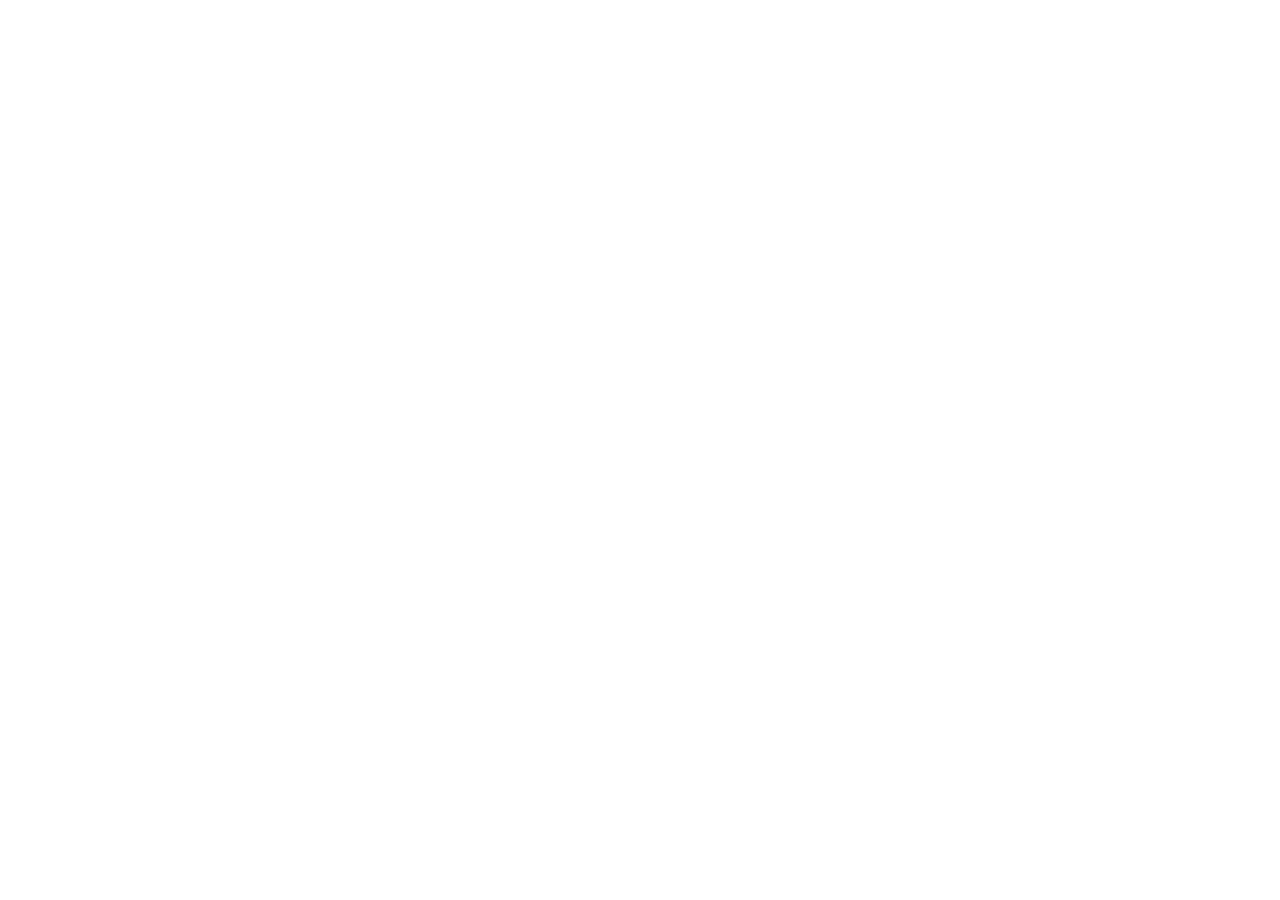
==== commit 42aa390e: "refactor: demote to privacy-policy hosting — site + blog moved to screenshotswipe.com Root now redir" ====
--- a/index.html
+++ b/index.html
@@ -3,153 +3,14 @@
 <head>
     <meta charset="UTF-8">
     <meta name="viewport" content="width=device-width, initial-scale=1.0">
-    <title>Screenshot Swipe — Clean Up Your iPhone Screenshots with AI</title>
-    <meta name="description" content="Swipe right to keep, left to delete. Screenshot Swipe turns your screenshot pile into something organized, searchable, and clean — with on-device OCR and optional AI.">
-    <link rel="canonical" href="https://mjrode.github.io/screenshot-swipe-privacy/">
+    <title>Screenshot Swipe</title>
+    <meta name="robots" content="noindex, follow">
+    <meta http-equiv="refresh" content="0; url=https://screenshotswipe.com/">
+    <link rel="canonical" href="https://screenshotswipe.com/">
     <link rel="icon" type="image/png" href="/screenshot-swipe-privacy/assets/favicon.png">
-    <link rel="stylesheet" href="/screenshot-swipe-privacy/styles.css">
-    <meta property="og:title" content="Screenshot Swipe — Clean Up Your iPhone Screenshots with AI">
-    <meta property="og:description" content="Swipe right to keep, left to delete. Turn your screenshot pile into something organized, searchable, and clean.">
-    <meta property="og:type" content="website">
-    <meta property="og:url" content="https://mjrode.github.io/screenshot-swipe-privacy/">
-    <meta property="og:image" content="https://mjrode.github.io/screenshot-swipe-privacy/assets/icon.webp">
-    <script type="application/ld+json">
-    {
-        "@context": "https://schema.org",
-        "@type": "SoftwareApplication",
-        "name": "Screenshot Swipe: Smart Notes",
-        "operatingSystem": "iOS 17.0 or later",
-        "applicationCategory": "UtilitiesApplication",
-        "offers": {"@type": "Offer", "price": "0", "priceCurrency": "USD"},
-        "aggregateRating": {"@type": "AggregateRating", "ratingValue": "5.0", "ratingCount": "5"},
-        "url": "https://apps.apple.com/us/app/screenshot-swipe-smart-notes/id6757885971",
-        "author": {"@type": "Person", "name": "Michael Rode", "url": "https://gainframe.app/about"}
-    }
-    </script>
 </head>
-<body>
-
-    <header class="site-header">
-        <div class="wrap">
-            <a class="site-logo" href="/screenshot-swipe-privacy/">
-                <img src="/screenshot-swipe-privacy/assets/icon.webp" alt="Screenshot Swipe app icon">
-                Screenshot Swipe
-            </a>
-            <nav class="site-nav">
-                <a href="/screenshot-swipe-privacy/blog/">Blog</a>
-                <a href="/screenshot-swipe-privacy/privacy/">Privacy</a>
-                <a class="nav-download" href="https://apps.apple.com/us/app/screenshot-swipe-smart-notes/id6757885971" target="_blank" rel="noopener">Download</a>
-            </nav>
-        </div>
-    </header>
-
-    <main>
-        <section class="hero">
-            <div class="wrap">
-                <h1>Clean up your screenshot pile, swipe by swipe</h1>
-                <p class="hero-sub">Your camera roll is full of screenshots you saved "just in case" — receipts, recipes, that thing your friend texted you. Screenshot Swipe turns the pile into something organized, searchable, and clean.</p>
-                <div class="hero-ctas">
-                    <a class="btn-appstore" href="https://apps.apple.com/us/app/screenshot-swipe-smart-notes/id6757885971" target="_blank" rel="noopener">
-                        <svg viewBox="0 0 384 512" xmlns="http://www.w3.org/2000/svg" aria-hidden="true"><path d="M318.7 268.7c-.2-36.7 16.4-64.4 50-84.8-18.8-26.9-47.2-41.7-84.7-44.6-35.5-2.8-74.3 20.7-88.5 20.7-15 0-49.4-19.7-76.4-19.7C63.3 141.2 4 184.8 4 273.5q0 39.3 14.4 81.2c12.8 36.7 59 126.7 107.2 125.2 25.2-.6 43-17.9 75.8-17.9 31.8 0 48.3 17.9 76.4 17.9 48.6-.7 90.4-82.5 102.6-119.3-65.2-30.7-61.7-90-61.7-91.9zm-56.6-164.2c27.3-32.4 24.8-61.9 24-72.5-24.1 1.4-52 16.4-67.9 34.9-17.5 19.8-27.8 44.3-25.6 71.9 26.1 2 49.9-11.4 69.5-34.3z"/></svg>
-                        <span class="badge-text"><small>Download on the</small><span>App Store</span></span>
-                    </a>
-                    <a class="btn-secondary" href="/screenshot-swipe-privacy/blog/">Read the blog</a>
-                </div>
-                <p class="hero-meta">Free on iPhone · iOS 17+ · No account required</p>
-            </div>
-            <div class="hero-shots">
-                <img src="/screenshot-swipe-privacy/assets/shot-01.webp" alt="Screenshot Swipe home screen showing 287 photos ready for review" loading="eager">
-                <img src="/screenshot-swipe-privacy/assets/shot-04.webp" alt="Smart Review screen where AI adds a note and tags to a screenshot" loading="lazy">
-                <img src="/screenshot-swipe-privacy/assets/shot-05.webp" alt="Details screen with an AI note, tags, and reminder options" loading="lazy">
-            </div>
-        </section>
-
-        <section class="section section-alt">
-            <div class="wrap">
-                <h2>How it works</h2>
-                <p class="section-sub">Review a week of screenshots in under two minutes.</p>
-                <div class="feature-grid">
-                    <div class="feature-card">
-                        <span class="feature-icon"><svg viewBox="0 0 24 24" xmlns="http://www.w3.org/2000/svg" aria-hidden="true"><path d="M9 5l7 7-7 7" fill="none" stroke="currentColor" stroke-width="2.4" stroke-linecap="round" stroke-linejoin="round"/></svg></span>
-                        <h3>Swipe right to keep</h3>
-                        <p>Save it with an optional note, tags, or a reminder so you remember why it mattered.</p>
-                    </div>
-                    <div class="feature-card">
-                        <span class="feature-icon"><svg viewBox="0 0 24 24" xmlns="http://www.w3.org/2000/svg" aria-hidden="true"><path d="M15 5l-7 7 7 7" fill="none" stroke="currentColor" stroke-width="2.4" stroke-linecap="round" stroke-linejoin="round"/></svg></span>
-                        <h3>Swipe left to delete</h3>
-                        <p>Queue junk for batch deletion — with undo if your thumb gets ahead of you.</p>
-                    </div>
-                    <div class="feature-card">
-                        <span class="feature-icon"><svg viewBox="0 0 24 24" xmlns="http://www.w3.org/2000/svg" aria-hidden="true"><path d="M5 12h14M13 6l6 6-6 6" fill="none" stroke="currentColor" stroke-width="2.4" stroke-linecap="round" stroke-linejoin="round"/></svg></span>
-                        <h3>Skip for later</h3>
-                        <p>On the fence? Defer it. Review by date range: this week, this month, or older.</p>
-                    </div>
-                </div>
-            </div>
-        </section>
-
-        <section class="section">
-            <div class="wrap">
-                <h2>Find anything, fast</h2>
-                <p class="section-sub">Everything you keep becomes searchable and organized.</p>
-                <div class="feature-grid">
-                    <div class="feature-card">
-                        <span class="feature-icon"><svg viewBox="0 0 24 24" xmlns="http://www.w3.org/2000/svg" aria-hidden="true"><circle cx="11" cy="11" r="7" fill="none" stroke="currentColor" stroke-width="2.2"/><path d="M16.5 16.5L21 21" stroke="currentColor" stroke-width="2.2" stroke-linecap="round"/></svg></span>
-                        <h3>Full-text search</h3>
-                        <p>OCR runs on-device, so you can search the text inside every screenshot you keep.</p>
-                    </div>
-                    <div class="feature-card">
-                        <span class="feature-icon"><svg viewBox="0 0 24 24" xmlns="http://www.w3.org/2000/svg" aria-hidden="true"><path d="M12 3l1.9 5.8H20l-4.9 3.6 1.9 5.8-5-3.6-5 3.6 1.9-5.8L4 8.8h6.1z" fill="currentColor"/></svg></span>
-                        <h3>Smart Review (Pro)</h3>
-                        <p>AI pre-sorts your pile — suggesting what to keep, delete, or flag, with tags and notes you can edit.</p>
-                    </div>
-                    <div class="feature-card">
-                        <span class="feature-icon"><svg viewBox="0 0 24 24" xmlns="http://www.w3.org/2000/svg" aria-hidden="true"><path d="M20 7l-9 9-5-5" fill="none" stroke="currentColor" stroke-width="2.4" stroke-linecap="round" stroke-linejoin="round"/></svg></span>
-                        <h3>Notes, tags &amp; reminders</h3>
-                        <p>Tag screenshots, sync tags to Photos albums, and set reminders so nothing important gets lost.</p>
-                    </div>
-                    <div class="feature-card">
-                        <span class="feature-icon"><svg viewBox="0 0 24 24" xmlns="http://www.w3.org/2000/svg" aria-hidden="true"><path d="M12 3l7 3v5c0 4.5-3 8.5-7 10-4-1.5-7-5.5-7-10V6z" fill="none" stroke="currentColor" stroke-width="2.2" stroke-linejoin="round"/></svg></span>
-                        <h3>Privacy first</h3>
-                        <p>Photos and OCR stay on your device. No accounts, no tracking, no ads. AI features are optional.</p>
-                    </div>
-                </div>
-            </div>
-        </section>
-
-        <section class="section section-alt">
-            <div class="wrap">
-                <div class="privacy-callout">
-                    <h2>Your screenshots stay yours</h2>
-                    <p>Screenshot Swipe has no backend servers. Photo processing and text extraction happen entirely on your iPhone, and the optional AI features send only extracted text — never your images.</p>
-                    <a href="/screenshot-swipe-privacy/privacy/">Read the full privacy policy</a>
-                </div>
-            </div>
-        </section>
-
-        <section class="final-cta">
-            <div class="wrap">
-                <h2>Take back your camera roll</h2>
-                <p>Free to download. No subscription required for the basics.</p>
-                <a class="btn-appstore" href="https://apps.apple.com/us/app/screenshot-swipe-smart-notes/id6757885971" target="_blank" rel="noopener">
-                    <svg viewBox="0 0 384 512" xmlns="http://www.w3.org/2000/svg" aria-hidden="true"><path d="M318.7 268.7c-.2-36.7 16.4-64.4 50-84.8-18.8-26.9-47.2-41.7-84.7-44.6-35.5-2.8-74.3 20.7-88.5 20.7-15 0-49.4-19.7-76.4-19.7C63.3 141.2 4 184.8 4 273.5q0 39.3 14.4 81.2c12.8 36.7 59 126.7 107.2 125.2 25.2-.6 43-17.9 75.8-17.9 31.8 0 48.3 17.9 76.4 17.9 48.6-.7 90.4-82.5 102.6-119.3-65.2-30.7-61.7-90-61.7-91.9zm-56.6-164.2c27.3-32.4 24.8-61.9 24-72.5-24.1 1.4-52 16.4-67.9 34.9-17.5 19.8-27.8 44.3-25.6 71.9 26.1 2 49.9-11.4 69.5-34.3z"/></svg>
-                    <span class="badge-text"><small>Download on the</small><span>App Store</span></span>
-                </a>
-            </div>
-        </section>
-    </main>
-
-    <footer class="site-footer">
-        <div class="wrap">
-            <nav>
-                <a href="/screenshot-swipe-privacy/">Home</a>
-                <a href="/screenshot-swipe-privacy/blog/">Blog</a>
-                <a href="/screenshot-swipe-privacy/privacy/">Privacy Policy</a>
-                <a href="mailto:michaelrode44@gmail.com">Contact</a>
-            </nav>
-            <span class="footer-copy">© 2026 Screenshot Swipe. All rights reserved.</span>
-        </div>
-    </footer>
-
+<body style="font-family: -apple-system, BlinkMacSystemFont, sans-serif; padding: 60px 20px; text-align: center; color: #0c2a33;">
+    <p>Screenshot Swipe lives at <a href="https://screenshotswipe.com/">screenshotswipe.com</a>.</p>
+    <p><a href="/screenshot-swipe-privacy/privacy/">Privacy Policy</a></p>
 </body>
 </html>
